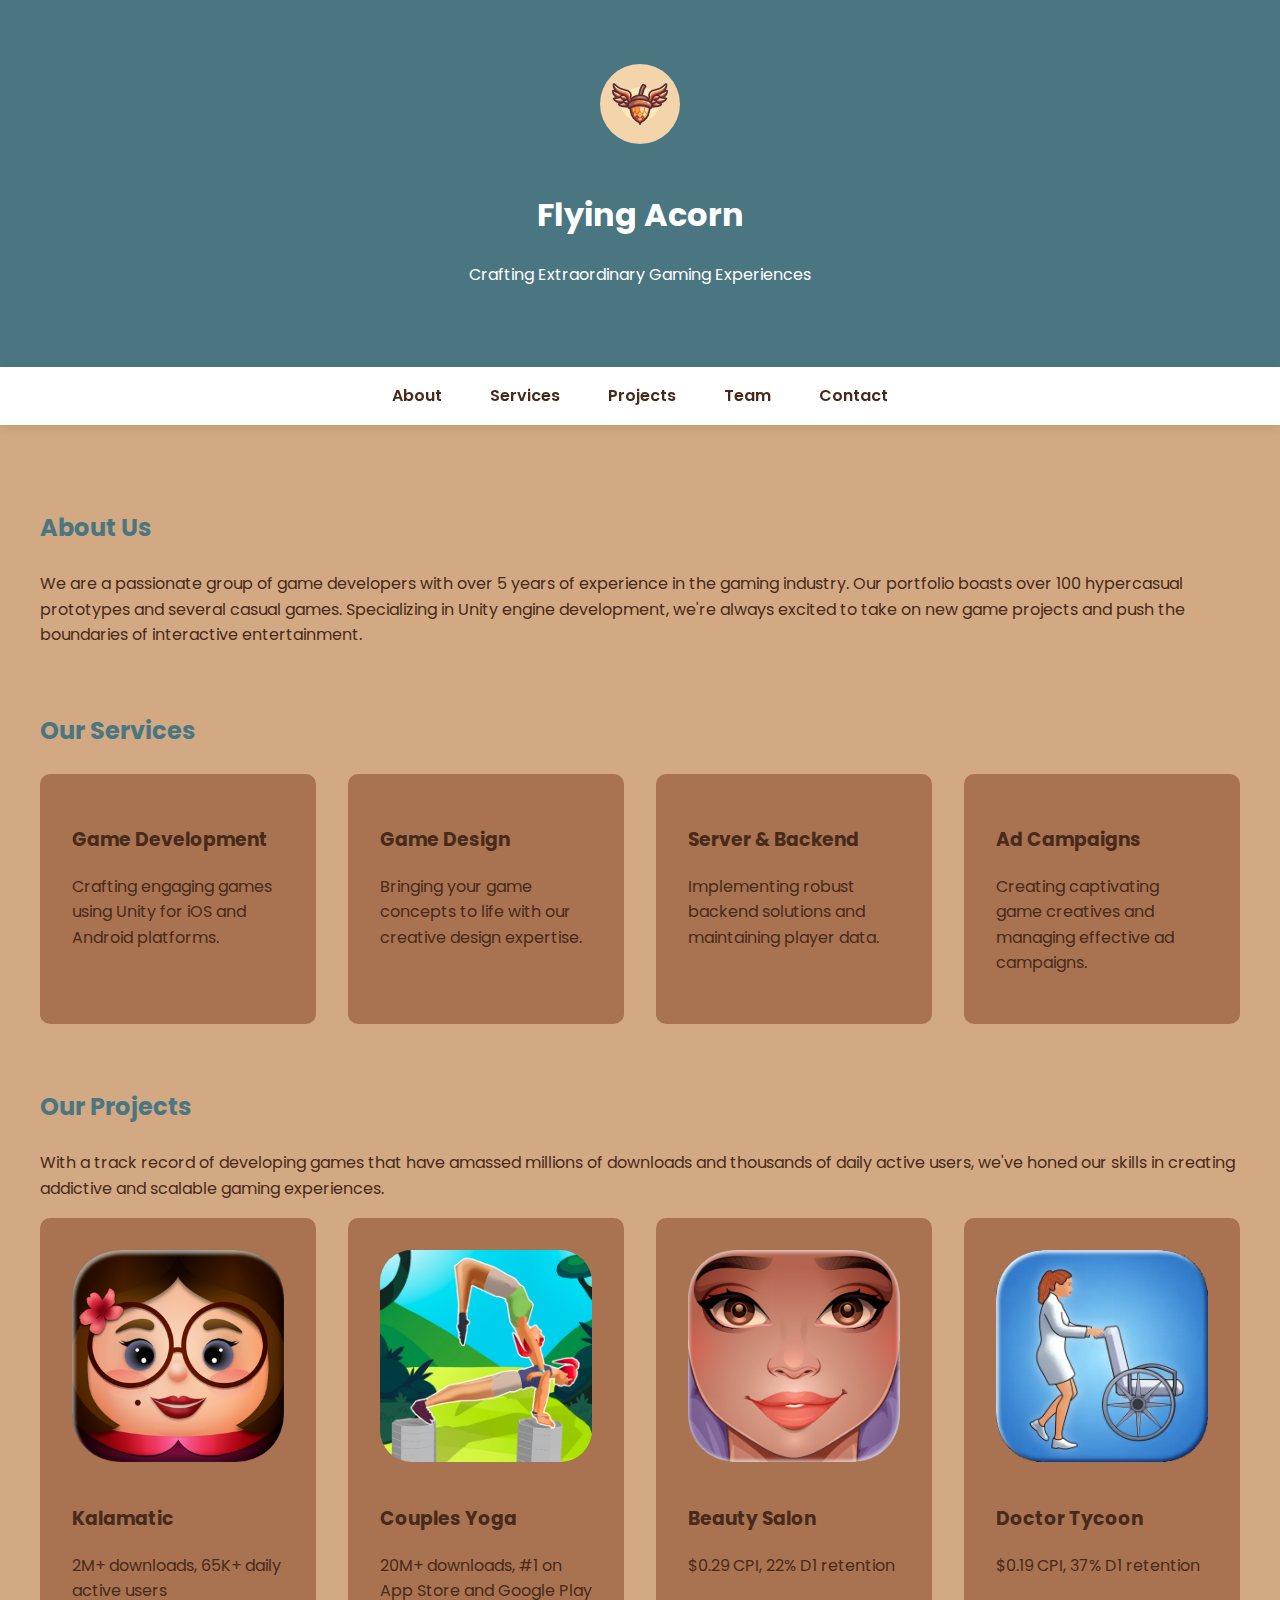
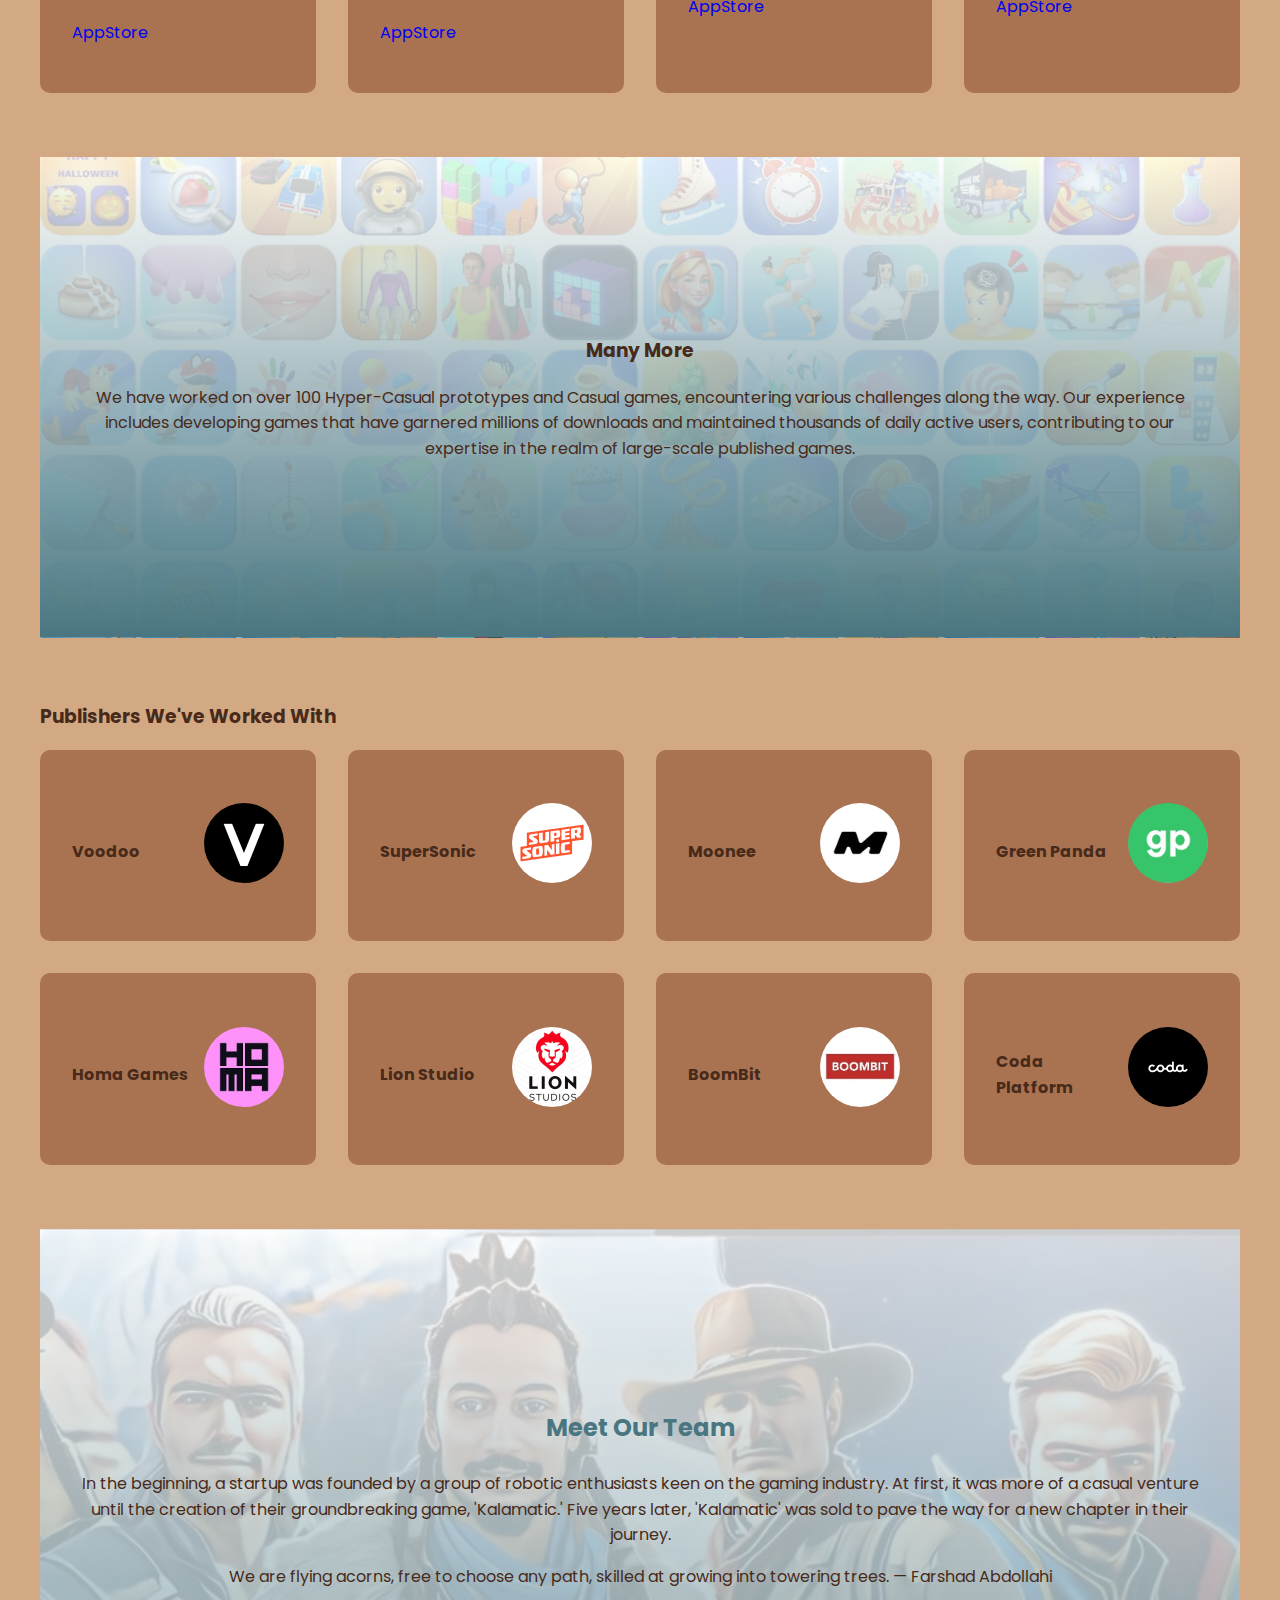
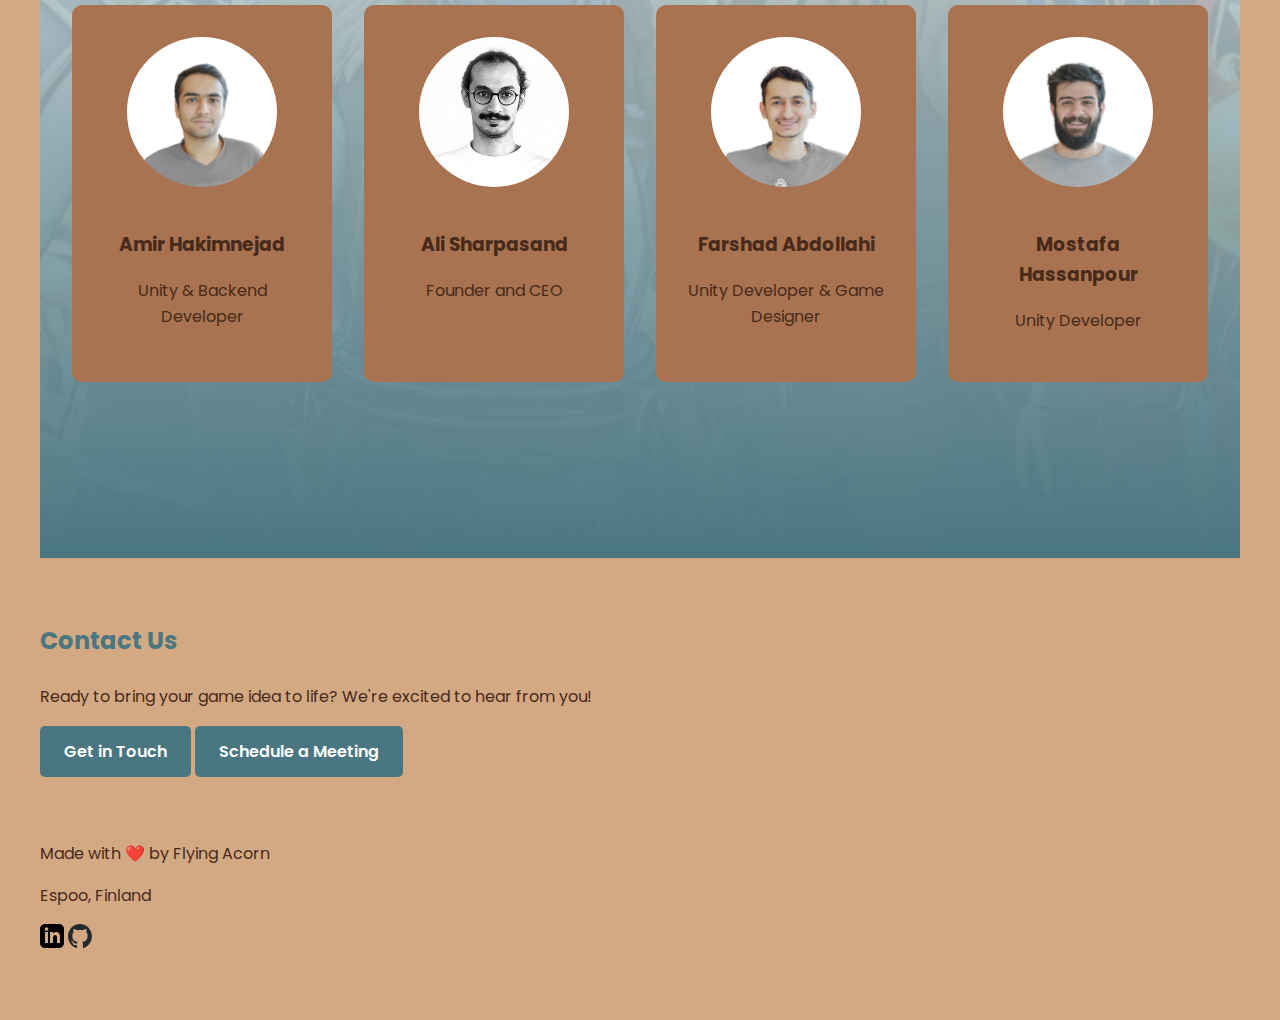
==== index.html @ bbce08cb "Add github and linkedin" ====
<!DOCTYPE html>
<html lang="en">

<head>
    <!-- Google Tag Manager -->
    <script>(function (w, d, s, l, i) {
            w[l] = w[l] || []; w[l].push({
                'gtm.start':
                    new Date().getTime(), event: 'gtm.js'
            }); var f = d.getElementsByTagName(s)[0],
                j = d.createElement(s), dl = l != 'dataLayer' ? '&l=' + l : ''; j.async = true; j.src =
                    'https://www.googletagmanager.com/gtm.js?id=' + i + dl; f.parentNode.insertBefore(j, f);
        })(window, document, 'script', 'dataLayer', 'GTM-W87D8JHX');</script>
    <!-- End Google Tag Manager -->
    <!-- Google tag (gtag.js) -->
    <script async src="https://www.googletagmanager.com/gtag/js?id=G-DWNZ2V8SRG"></script>
    <script>
        window.dataLayer = window.dataLayer || [];
        function gtag() { dataLayer.push(arguments); }
        gtag('js', new Date());

        gtag('config', 'G-DWNZ2V8SRG');
    </script>
    
    <meta charset="UTF-8">
    <meta name="viewport" content="width=device-width, initial-scale=1.0">
    <title>Flying Acorn | Mobile Game Development Studio | Unity Experts</title>
    <meta name="description"
        content="Flying Acorn is a game development studio specializing in Unity-based mobile games. With over 5 years of experience and 100+ hypercasual prototypes, we craft extraordinary gaming experiences.">

    <link rel="preconnect" href="https://fonts.gstatic.com">
    <link href="https://fonts.googleapis.com/css2?family=Poppins:wght@300;400;600&display=swap" rel="stylesheet">

    <link rel="icon" type="image/x-icon" href="assets/favicon/favicon.ico">
    <link rel="icon" type="image/png" sizes="32x32" href="assets/favicon/favicon-32x32.png">
    <link rel="icon" type="image/png" sizes="16x16" href="assets/favicon/favicon-16x16.png">
    <link rel="apple-touch-icon" sizes="180x180" href="assets/favicon/apple-touch-icon.png">
    <link rel="manifest" href="assets/favicon/site.webmanifest">
    <link rel="mask-icon" href="assets/favicon/safari-pinned-tab.svg" color="#5bbad5">
    <meta name="msapplication-TileColor" content="#da532c">
    <meta name="theme-color" content="#ffffff">

    <link rel="stylesheet" href="assets/styles/main.css">
    <link rel="canonical" href="https://www.flyingacorn.studio/" />

    <meta property="og:title" content="Flying Acorn | Mobile Game Development Studio">
    <meta property="og:description"
        content="Flying Acorn is a game development studio specializing in Unity-based mobile games. With over 5 years of experience and 100+ hypercasual prototypes, we craft extraordinary gaming experiences.">
    <meta property="og:image" content="https://www.flyingacorn.studio/assets/images/Logo.jpg">
    <meta property="og:url" content="https://www.flyingacorn.studio/">
    <meta property="og:type" content="website">

    <script type="application/ld+json">
    {
      "@context": "https://schema.org",
      "@type": "Organization",
      "name": "Flying Acorn",
      "description": "Game development studio specializing in Unity-based mobile games",
      "url": "https://www.flyingacorn.studio",
      "logo": "https://www.flyingacorn.studio/assets/images/Logo.jpg",
      "address": {
        "@type": "PostalAddress",
        "addressLocality": "Espoo",
        "addressCountry": "Finland"
      }
    }
    </script>
</head>

<body>
    <!-- Google Tag Manager (noscript) -->
    <noscript><iframe src="https://www.googletagmanager.com/ns.html?id=GTM-W87D8JHX" height="0" width="0"
            style="display:none;visibility:hidden"></iframe></noscript>
    <!-- End Google Tag Manager (noscript) -->
    <header>
        <img src="assets/images/Logo.jpg" alt="Flying Acorn Logo" class="logo" width="100" height="100">
        <h1>Flying Acorn</h1>
        <p>Crafting Extraordinary Gaming Experiences</p>
    </header>

    <nav aria-label="Main Navigation">
        <button class="navbar-toggle" onclick="toggleNavbar()" aria-expanded="false" aria-controls="main-menu">☰
            Menu</button>
        <ul id="main-menu">
            <li><a href="#about">About</a></li>
            <li><a href="#services">Services</a></li>
            <li><a href="#projects">Projects</a></li>
            <li><a href="#team">Team</a></li>
            <li><a href="#contact">Contact</a></li>
        </ul>
    </nav>

    <main class="container">
        <section id="about" class="section">
            <h2>About Us</h2>
            <p>We are a passionate group of game developers with over 5 years of experience in the gaming industry. Our
                portfolio boasts over 100 hypercasual prototypes and several casual games. Specializing in Unity engine
                development, we're always excited to take on new game projects and push the boundaries of interactive
                entertainment.</p>
        </section>

        <section id="services" class="section">
            <h2>Our Services</h2>
            <ul class="grid">
                <li class="card">
                    <h3>Game Development</h3>
                    <p>Crafting engaging games using Unity for iOS and Android platforms.</p>
                </li>
                <li class="card">
                    <h3>Game Design</h3>
                    <p>Bringing your game concepts to life with our creative design expertise.</p>
                </li>
                <li class="card">
                    <h3>Server & Backend</h3>
                    <p>Implementing robust backend solutions and maintaining player data.</p>
                </li>
                <li class="card">
                    <h3>Ad Campaigns</h3>
                    <p>Creating captivating game creatives and managing effective ad campaigns.</p>
                </li>
            </ul>
        </section>

        <section id="projects" class="section">
            <h2>Our Projects</h2>
            <p>With a track record of developing games that have amassed millions of downloads and thousands of daily
                active users, we've honed our skills in creating addictive and scalable gaming experiences.</p>
            <ul class="grid">
                <li class="icon card">
                    <img src="assets/images/icons/Kalamatic.png" alt="Kalamatic app icon" width="64" height="64"
                        loading="lazy">
                    <h3>Kalamatic</h3>
                    <p>2M+ downloads, 65K+ daily active users</p>
                    <p><a href="https://apps.apple.com/us/app/%DA%A9%D9%84%D9%85%D8%A7%D8%AA%DB%8C%DA%A9-kalamatic/id1476429715"
                            target="_blank" rel="noopener">AppStore</a></p>
                </li>
                <li class="icon card">
                    <img src="assets/images/icons/CoupleyYoga.png" alt="Couples Yoga - #1 App with 20M+ downloads">
                    <h3>Couples Yoga</h3>
                    <p>20M+ downloads, #1 on App Store and Google Play</p>
                    <p><a href="https://apps.apple.com/us/app/couples-yoga/id1563288539" target="_blank"
                            rel="noopener">AppStore</a>
                    </p>
                </li>
                <li class="icon card">
                    <img src="assets/images/icons/BeautySalon.png" alt="Beauty Salon - Popular beauty game">
                    <h3>Beauty Salon</h3>
                    <p>$0.29 CPI, 22% D1 retention</p>
                    <p><a href="https://apps.apple.com/us/app/beauty-salon-3d/id1545813093?l=ru" target="_blank"
                            rel="noopener">AppStore</a></p>
                </li>
                <li class="icon card">
                    <img src="assets/images/icons/DoctorTycoon.png" alt="Doctor Tycoon - Medical simulation game">
                    <h3>Doctor Tycoon</h3>
                    <p>$0.19 CPI, 37% D1 retention</p>
                    <p><a href="https://apps.apple.com/us/app/doctor-tycoon/id1555050989" target="_blank"
                            rel="noopener">AppStore</a>
                    </p>
                </li>
            </ul>
        </section>

        <section id="more-projects" class="section more">
            <h3>Many More</h3>
            <p>We have worked on over 100 Hyper-Casual prototypes and Casual games, encountering various challenges
                along the way. Our experience includes developing games that have garnered millions of downloads and
                maintained thousands of daily active users, contributing to our expertise in the realm of large-scale
                published games.</p>
        </section>

        <section id="publishers" class="section">
            <h3>Publishers We've Worked With</h3>
            <ul class="grid">
                <li class="card">
                    <h4>Voodoo <span class="publisher-logo-wrapper"><img src="assets/images/publishers/voodoo-logo.jpeg" alt="Voodoo logo" class="publisher-logo"></span></h4>
                </li>
                <li class="card">
                    <h4>SuperSonic <span class="publisher-logo-wrapper"><img src="assets/images/publishers/supersonic-logo.jpeg" alt="SuperSonic logo" class="publisher-logo"></span></h4>
                </li>
                <li class="card">
                    <h4>Moonee <span class="publisher-logo-wrapper"><img src="assets/images/publishers/moonee-logo.jpeg" alt="Moonee logo" class="publisher-logo"></span></h4>
                </li>
                <li class="card">
                    <h4>Green Panda <span class="publisher-logo-wrapper"><img src="assets/images/publishers/green-panda-logo.jpeg" alt="Green Panda logo" class="publisher-logo"></span></h4>
                </li>
                <li class="card">
                    <h4>Homa Games <span class="publisher-logo-wrapper"><img src="assets/images/publishers/homa-games-logo.jpeg" alt="Homa Games logo" class="publisher-logo"></span></h4>
                </li>
                <li class="card">
                    <h4>Lion Studio <span class="publisher-logo-wrapper"><img src="assets/images/publishers/lion-studio-logo.jpeg" alt="Lion Studio logo" class="publisher-logo"></span></h4>
                </li>
                <li class="card">
                    <h4>BoomBit <span class="publisher-logo-wrapper"><img src="assets/images/publishers/boombit-logo.jpeg" alt="BoomBit logo" class="publisher-logo"></span></h4>
                </li>
                <li class="card">
                    <h4>Coda Platform <span class="publisher-logo-wrapper"><img src="assets/images/publishers/coda-platform-logo.jpeg" alt="Coda Platform logo" class="publisher-logo"></span></h4>
                </li>
            </ul>
        </section>

        <section id="team" class="section">
            <div class="history">
                <h2>Meet Our Team</h2>
                <p>In the beginning, a startup was founded by a group of robotic enthusiasts keen on the gaming
                    industry. At first, it was more of a casual venture until the creation of their groundbreaking game,
                    'Kalamatic.' Five years later, 'Kalamatic' was sold to pave the way for a new chapter in their
                    journey.</p>
                <p>We are flying acorns, free to choose any path, skilled at growing into towering trees. — Farshad
                    Abdollahi</p>

                <ul class="grid">
                    <li class="card team-member">
                        <img src="assets/images/team/AmirHakimnejad.jpg"
                            alt="Amir Hakimnejad - Unity & Backend Developer at Flying Acorn">
                        <h3>Amir Hakimnejad</h3>
                        <p>Unity & Backend Developer</p>
                    </li>
                    <li class="card team-member">
                        <img src="assets/images/team/MohammadAliSharpasand.jpg"
                            alt="Ali Sharpasand - Founder and CEO of Flying Acorn">
                        <h3>Ali Sharpasand</h3>
                        <p>Founder and CEO</p>
                    </li>
                    <li class="card team-member">
                        <img src="assets/images/team/FarshadAbdollahi.jpg"
                            alt="Farshad Abdollahi - Unity Developer & Game Designer at Flying Acorn">
                        <h3>Farshad Abdollahi</h3>
                        <p>Unity Developer & Game Designer</p>
                    </li>
                    <li class="card team-member">
                        <img src="assets/images/team/MostafaHassanour.jpg"
                            alt="Mostafa Hassanpour - Unity Developer at Flying Acorn">
                        <h3>Mostafa Hassanpour</h3>
                        <p>Unity Developer</p>
                    </li>
                </ul>
            </div>
        </section>

        <section id="contact" class="section">
            <h2>Contact Us</h2>
            <p>Ready to bring your game idea to life? We're excited to hear from you!</p>
            <div class="contact-buttons">
                <a href="mailto:hello@flyingacorn.studio" class="btn">Get in Touch</a>
                <a href="https://calendly.com/alisharpasand" class="btn" target="_blank" rel="noopener">Schedule a
                    Meeting</a>
            </div>
        </section>

        <footer>
            <p>Made with <span aria-label="love">❤️</span> by Flying Acorn</p>
            <p>Espoo, Finland</p>
            <a href="https://www.linkedin.com/company/flying-acorn" target="_blank" rel="noopener">
                <img src="assets/images/icons/linkedin.svg" alt="LinkedIn" width="24" height="24">
            <!-- github -->
            <a href="https://github.com/flying-Acorn/" target="_blank" rel="noopener">
                <img src="assets/images/icons/github.svg" alt="GitHub" width="24" height="24">
        </footer>
    </main>

    <script src="assets/js/main.js" defer></script>
</body>

</html>
---- assets/styles/main.css ----
:root {
    --primary-color: #4A7681;
    --secondary-color: #ADC9CA;
    --bg-color: #D3A983;
    --text-color: #472A1A;
    --light-text-color: #ffffff;
    --section-bg: #A97351;
}

body,
html {
    font-family: 'Poppins', sans-serif;
    line-height: 1.6;
    margin: 0;
    padding: 0;
    color: var(--text-color);
    background-color: var(--bg-color);
    scroll-behavior: smooth;
}

header {
    background-color: var(--primary-color);
    color: var(--light-text-color);
    text-align: center;
    padding: 4rem 2rem;
}

.logo {
    width: 80px;
    height: auto;
    margin-bottom: 1rem;
    border-radius: 50%;
}

nav {
    background-color: #FFFFFF;
    box-shadow: 0 2px 10px rgba(0, 0, 0, 0.1);
    position: sticky;
    top: 0;
    z-index: 1000;
}

.navbar-toggle {
    display: none;
    background-color: var(--primary-color);
    color: var(--light-text-color);
    border: none;
    padding: 1rem;
    cursor: pointer;
}

nav ul {
    list-style-type: none;
    padding: 0;
    display: flex;
    justify-content: center;
    margin: 0;
}

nav ul li {
    margin: 0;
}

nav ul li a {
    color: var(--text-color);
    text-decoration: none;
    font-weight: 600;
    padding: 1rem 1.5rem;
    display: block;
    transition: color 0.3s ease;
}

nav ul li a:hover {
    color: var(--primary-color);
}

nav.transparent {
    background-color: rgba(255, 255, 255, 0.5);
}

.more {
    background-image: linear-gradient(rgba(255, 255, 255, 0.8), #4A7681), url('../images/icons/MoreProjects.jpg');
    background-size: cover;
    background-position: center;
    color: var(--text-color);
    padding: 10rem 2rem;
    text-align: center;
}

.history {
    background-image: linear-gradient(rgba(255, 255, 255, 0.8), #4A7681), url('../images/team/History.jpg');
    background-size: cover;
    background-position: center;
    color: var(--text-color);
    padding: 10rem 2rem;
    text-align: center;
}

.container {
    max-width: 1200px;
    margin: auto;
    padding: 4rem 2rem;
}

.section {
    margin-bottom: 4rem;
    transform: translateY(20px);
    transform: translateY(0);
    transition: opacity 0.5s ease, transform 0.5s ease;
}

section:target {
    padding-top: 100px;
    margin-top: -100px;
}

.btn {
    display: inline-block;
    background: var(--primary-color);
    color: var(--light-text-color);
    padding: 0.8rem 1.5rem;
    text-decoration: none;
    border-radius: 5px;
    transition: background-color 0.3s ease, transform 0.3s ease;
    border: none;
    cursor: pointer;
    font-weight: 600;
}

.btn:hover {
    background-color: var(--secondary-color);
    transform: translateY(-2px);
}

h2 {
    color: var(--primary-color);
    margin-bottom: 1.5rem;
}

.grid {
    display: grid;
    grid-template-columns: repeat(auto-fit, minmax(250px, 1fr));
    gap: 2rem;
    list-style-type: none;
    padding: 0;
}

.card {
    background-color: var(--section-bg);
    border-radius: 10px;
    padding: 2rem;
    transition: transform 0.3s ease, box-shadow 0.3s ease;
}

.card:hover {
    transform: translateY(-5px);
    box-shadow: 0 10px 20px rgba(0, 0, 0, 0.1);
}

.card img {
    width: 100%;
    height: auto;
    border-radius: 10px;
    margin-bottom: 1rem;
}

.icon img {
    border-radius: 15%;
}

.team-member img {
    width: 150px;
    height: 150px;
    border-radius: 50%;
    object-fit: cover;
    margin-bottom: 1rem;
}

a:link {
    text-decoration: none;
}

a:visited {
    text-decoration: none;
}

a:hover {
    text-decoration: none;
}

a:active {
    text-decoration: none;
}

@media (max-width: 768px) {
    nav ul {
        flex-direction: column;
        display: none;
    }

    nav ul.active {
        display: flex;
    }

    .navbar-toggle {
        display: block;
    }
}

#publishers h4 {
    display: flex;
    justify-content: space-between;
    align-items: center;
    margin-bottom: 10px;
}

#publishers .publisher-logo-wrapper {
    display: flex;
    align-items: center;
}

#publishers .publisher-logo {
    width: 80px;
    height: 80px;
    object-fit: contain;
    border-radius: 50%;
    margin-left: 5px;
}
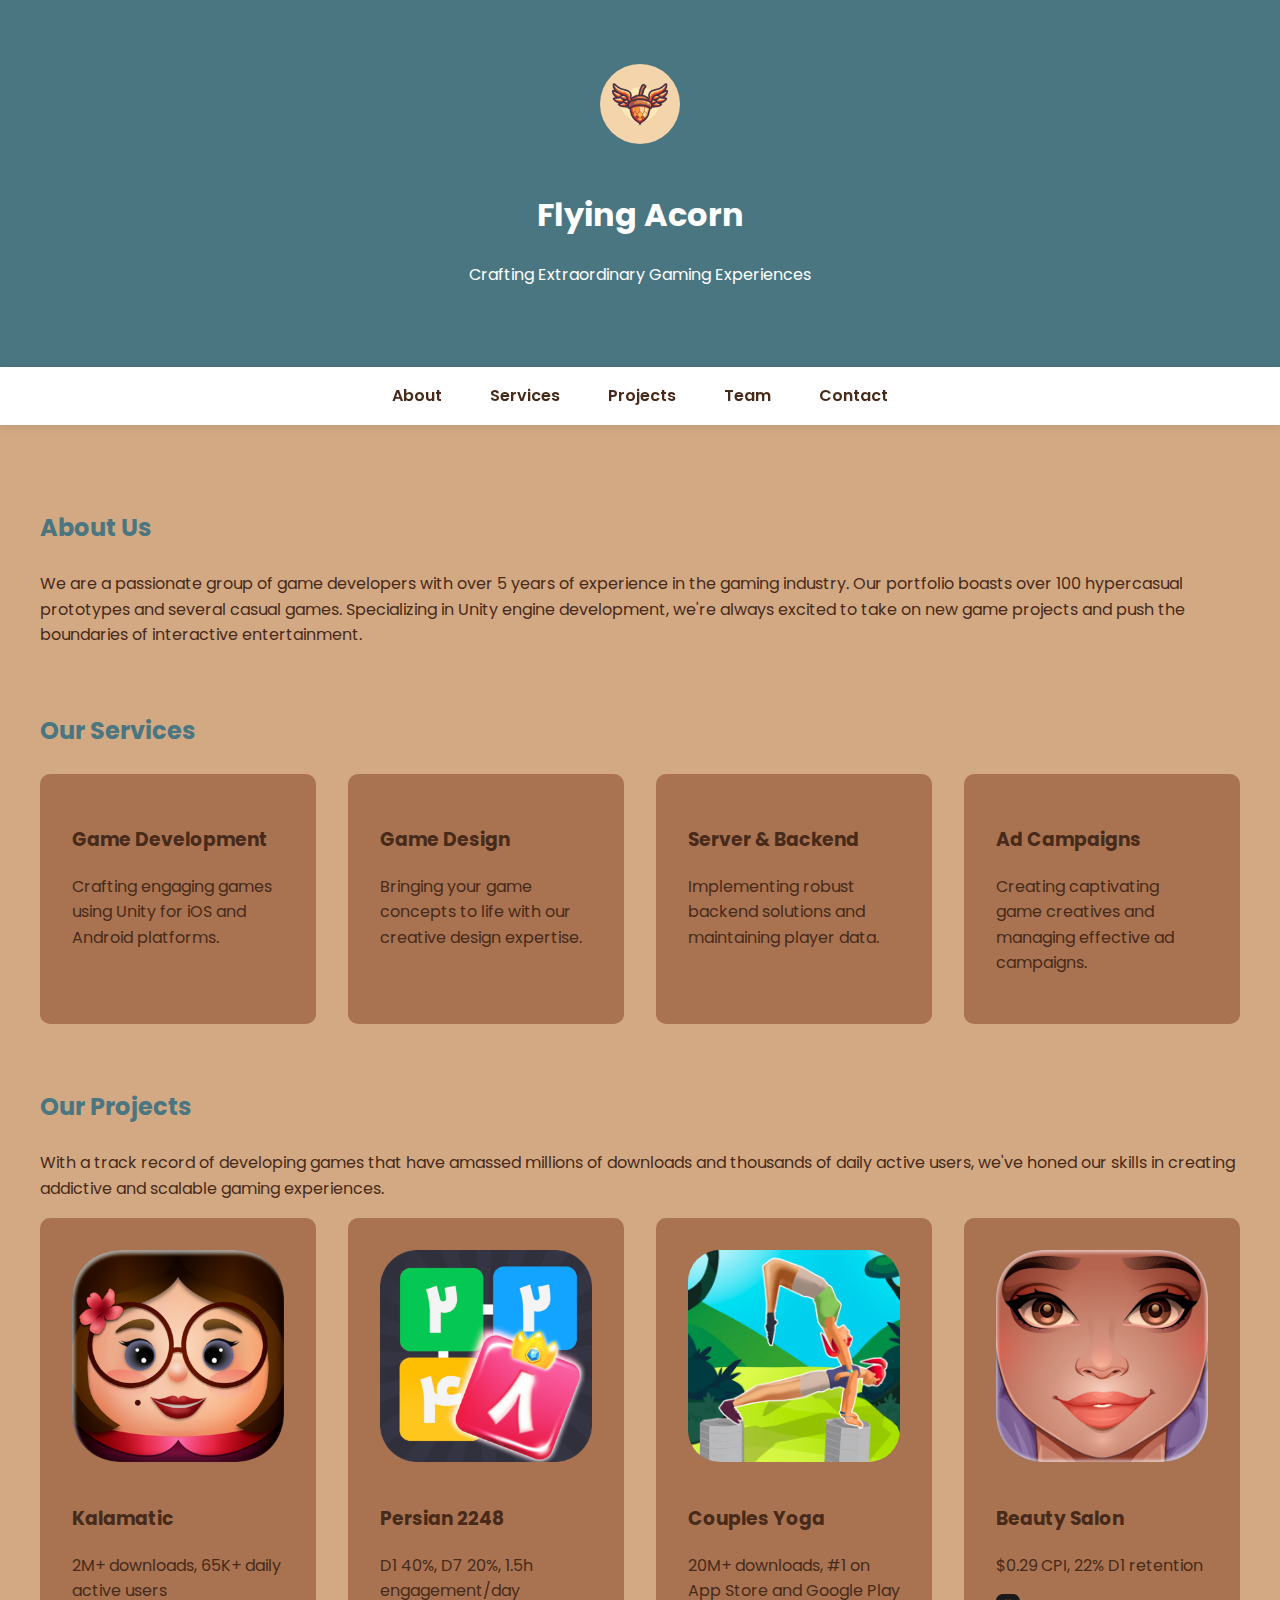
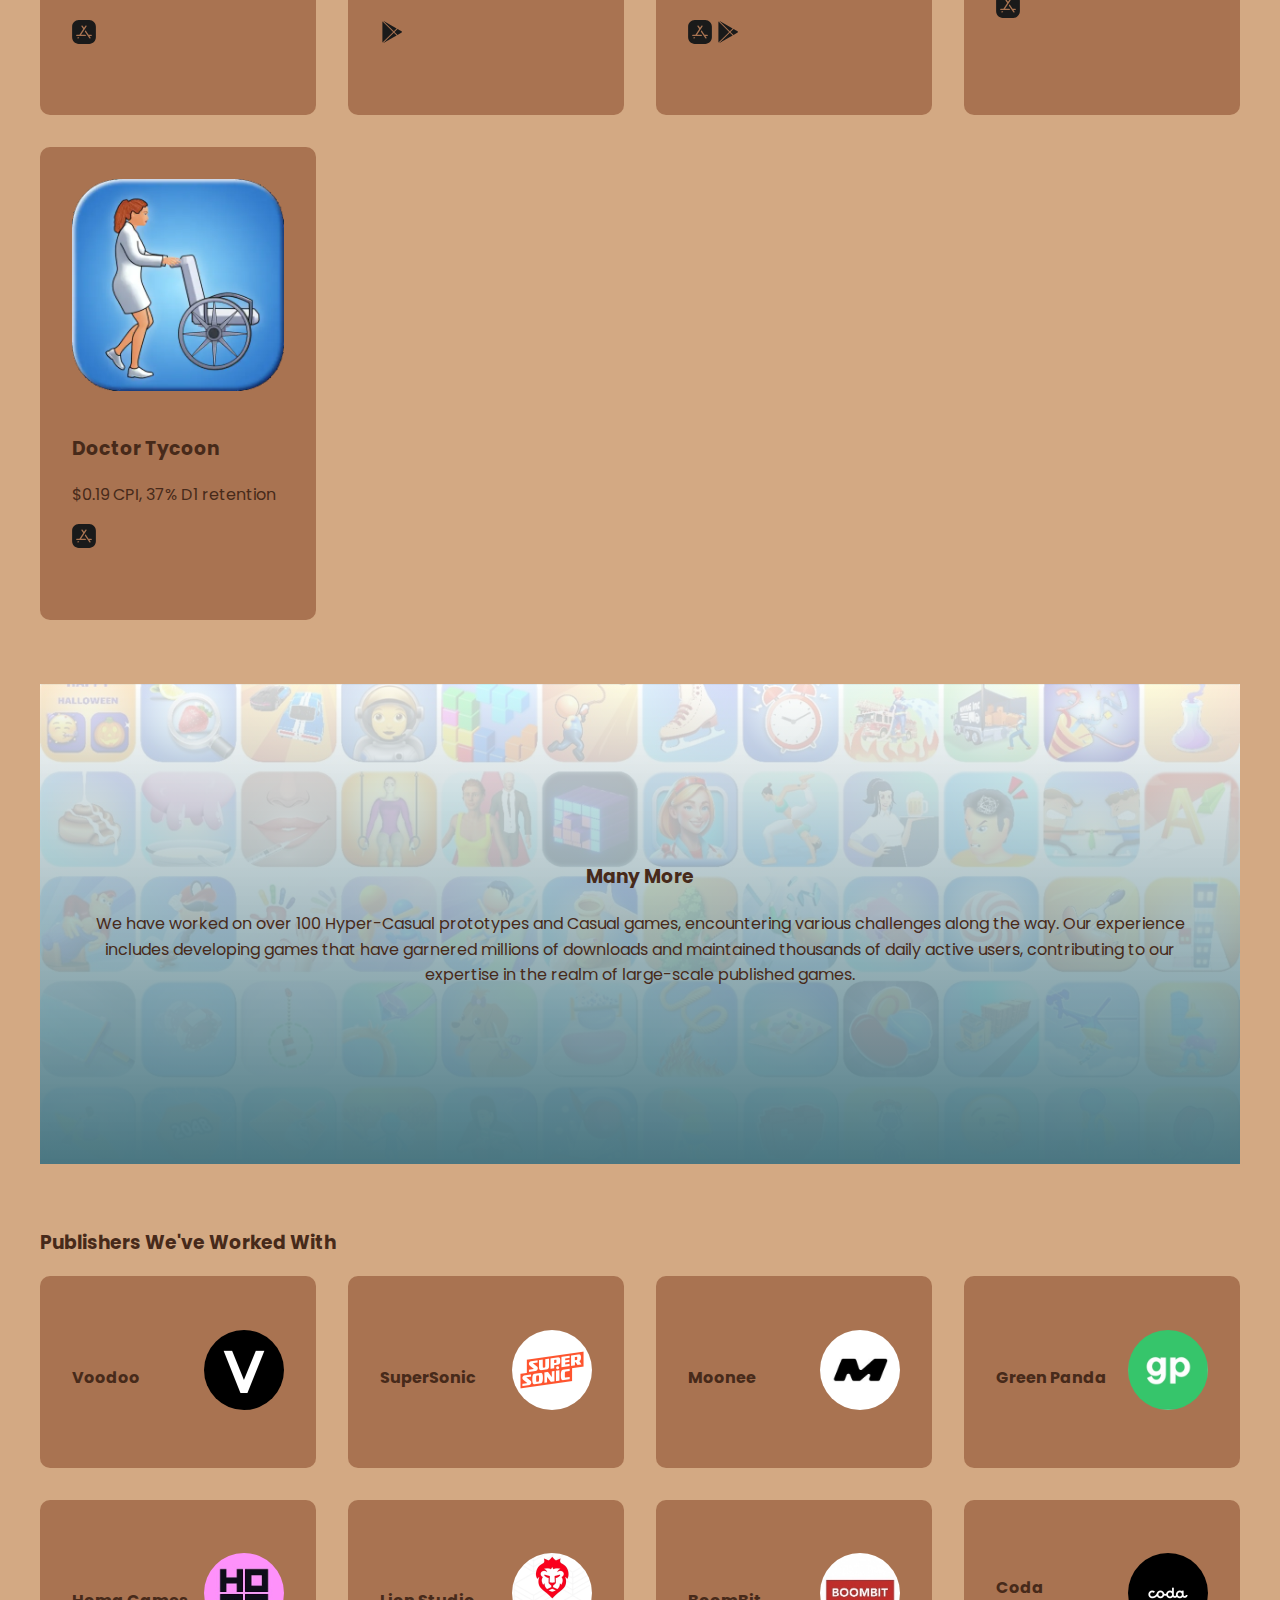
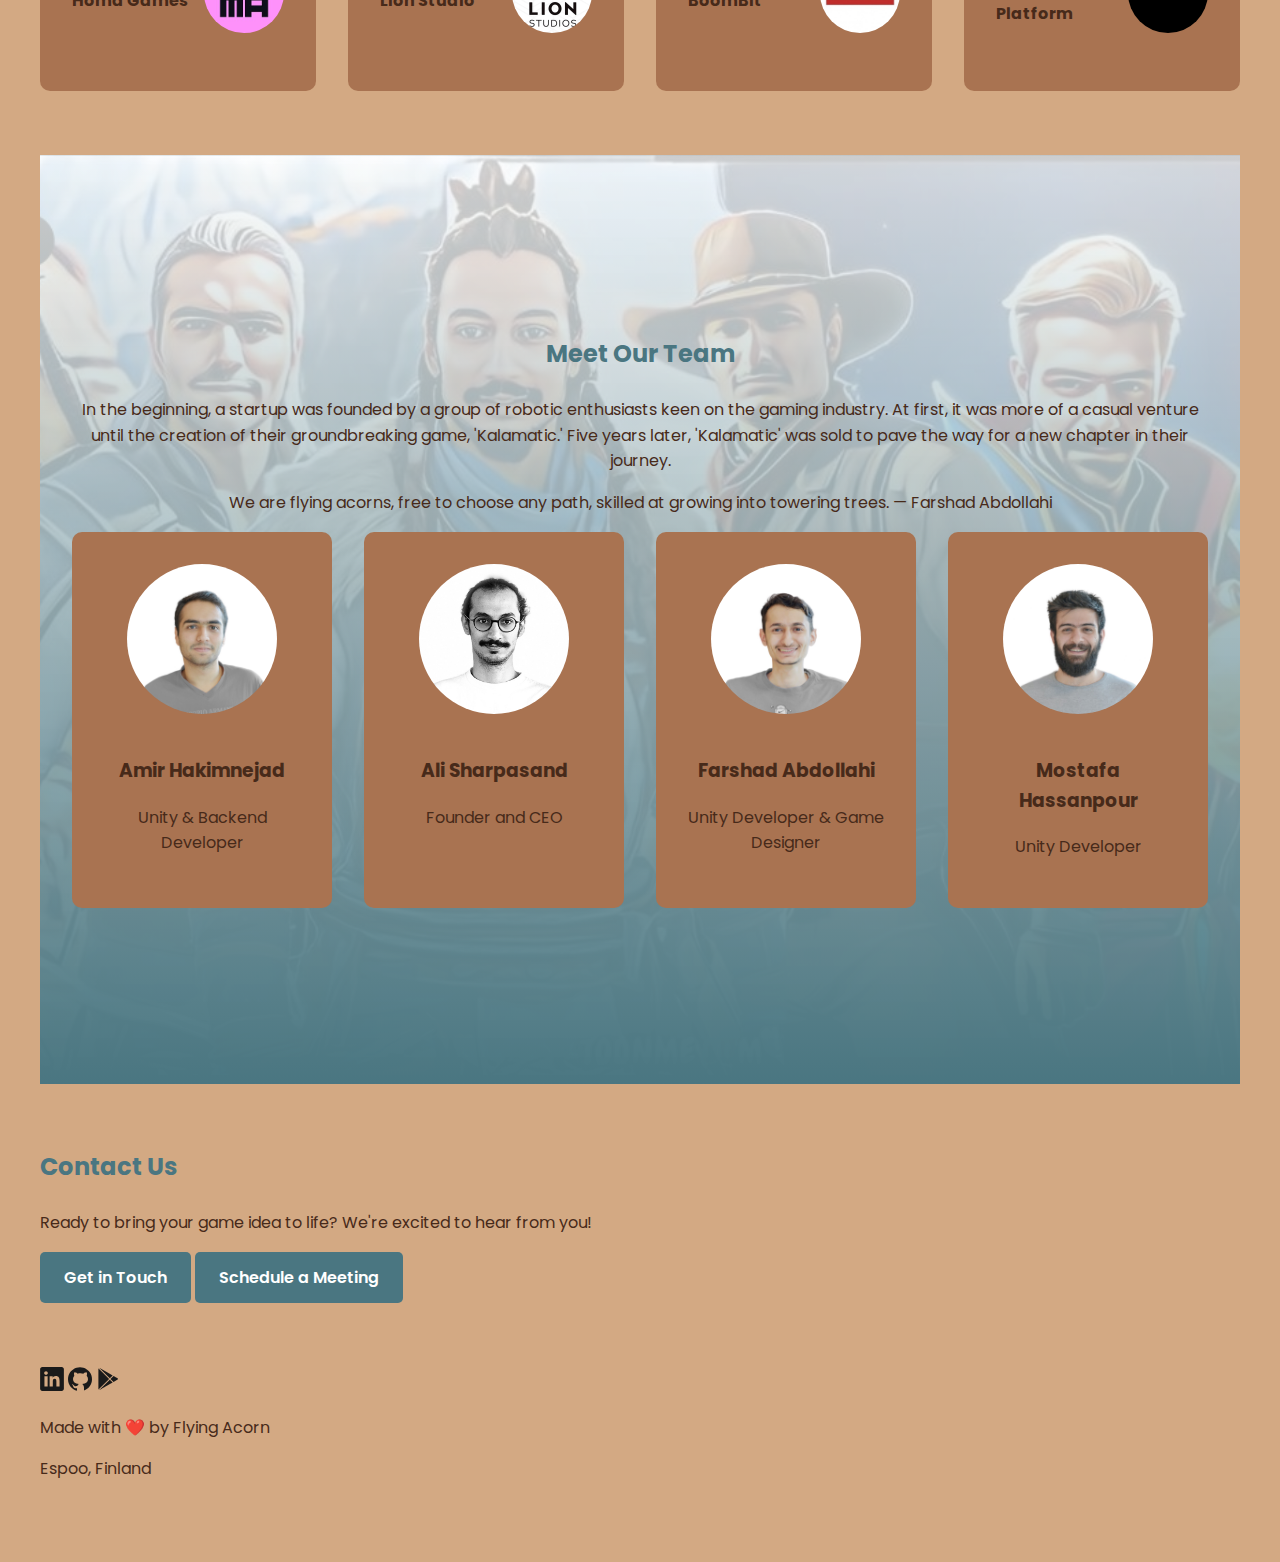
==== commit 308f7392: "Update projects" ====
--- a/index.html
+++ b/index.html
@@ -131,30 +131,56 @@
                         loading="lazy">
                     <h3>Kalamatic</h3>
                     <p>2M+ downloads, 65K+ daily active users</p>
-                    <p><a href="https://apps.apple.com/us/app/%DA%A9%D9%84%D9%85%D8%A7%D8%AA%DB%8C%DA%A9-kalamatic/id1476429715"
-                            target="_blank" rel="noopener">AppStore</a></p>
+                    <p>
+                        <a class="small-icon" href="https://apps.apple.com/us/app/%DA%A9%D9%84%D9%85%D8%A7%D8%AA%DB%8C%DA%A9-kalamatic/id1476429715"
+                            target="_blank" rel="noopener"><img src="assets/images/icons/appstore.svg" alt="AppStore">
+                        </a>
+                    </p>
+                </li>
+                <li class="icon card">
+                    <img src="assets/images/icons/2248.png" alt="2248 app icon" width="64" height="64"
+                        loading="lazy">
+                    <h3>Persian 2248</h3>
+                    <p>D1 40%, D7 20%, 1.5h engagement/day</p>
+                    <p>
+                        <a class="small-icon" href="https://play.google.com/store/apps/details?id=com.FlyingAcorn.NumberChain" target="_blank" rel="noopener">
+                            <img src="assets/images/icons/googleplay.svg" alt="Play Store">
+                        </a>
+                    </p>
                 </li>
                 <li class="icon card">
                     <img src="assets/images/icons/CoupleyYoga.png" alt="Couples Yoga - #1 App with 20M+ downloads">
                     <h3>Couples Yoga</h3>
                     <p>20M+ downloads, #1 on App Store and Google Play</p>
-                    <p><a href="https://apps.apple.com/us/app/couples-yoga/id1563288539" target="_blank"
-                            rel="noopener">AppStore</a>
+                    <p>
+                        <a class="small-icon" href="https://apps.apple.com/us/app/couples-yoga/id1563288539" target="_blank"
+                            rel="noopener"><img src="assets/images/icons/appstore.svg" alt="AppStore">
+                        </a>
+                        <a class="small-icon" href="https://play.google.com/store/apps/details?id=com.tippytap.yoga" target="_blank" rel="noopener">
+                            <img src="assets/images/icons/googleplay.svg" alt="Play Store">
+                        </a>
                     </p>
                 </li>
                 <li class="icon card">
                     <img src="assets/images/icons/BeautySalon.png" alt="Beauty Salon - Popular beauty game">
                     <h3>Beauty Salon</h3>
                     <p>$0.29 CPI, 22% D1 retention</p>
-                    <p><a href="https://apps.apple.com/us/app/beauty-salon-3d/id1545813093?l=ru" target="_blank"
-                            rel="noopener">AppStore</a></p>
+                    <p>
+                        <a class="small-icon" href="https://apps.apple.com/us/app/beauty-salon-3d/id1545813093" target="_blank"
+                            rel="noopener">
+                            <img src="assets/images/icons/appstore.svg" alt="AppStore">
+                        </a>
+                    </p>
                 </li>
                 <li class="icon card">
                     <img src="assets/images/icons/DoctorTycoon.png" alt="Doctor Tycoon - Medical simulation game">
                     <h3>Doctor Tycoon</h3>
                     <p>$0.19 CPI, 37% D1 retention</p>
-                    <p><a href="https://apps.apple.com/us/app/doctor-tycoon/id1555050989" target="_blank"
-                            rel="noopener">AppStore</a>
+                    <p>
+                        <a class="small-icon" href="https://apps.apple.com/us/app/doctor-tycoon/id1555050989" target="_blank"
+                            rel="noopener">
+                            <img src="assets/images/icons/appstore.svg" alt="AppStore">
+                        </a>
                     </p>
                 </li>
             </ul>
@@ -242,20 +268,23 @@
             <p>Ready to bring your game idea to life? We're excited to hear from you!</p>
             <div class="contact-buttons">
                 <a href="mailto:hello@flyingacorn.studio" class="btn">Get in Touch</a>
-                <a href="https://calendly.com/alisharpasand" class="btn" target="_blank" rel="noopener">Schedule a
-                    Meeting</a>
+                <a href="https://calendly.com/alisharpasand" class="btn" target="_blank" rel="noopener">Schedule a Meeting</a>
             </div>
         </section>
 
         <footer>
+            <a class="small-icon" href="https://www.linkedin.com/company/flying-acorn" target="_blank" rel="noopener">
+                <img src="assets/images/icons/linkedin.svg" alt="LinkedIn"></a>
+            <!-- github -->
+            <a class="small-icon" href="https://github.com/Flying-Acorn/" target="_blank" rel="noopener">
+                <img src="assets/images/icons/github.svg" alt="GitHub"></a>
+            <!-- googleplay -->
+            <a class="small-icon" href="https://play.google.com/store/apps/developer?id=Flying+Acorn" target="_blank" rel="noopener">
+                <img src="assets/images/icons/googleplay.svg" alt="Play Store"></a>
+
             <p>Made with <span aria-label="love">❤️</span> by Flying Acorn</p>
             <p>Espoo, Finland</p>
-            <a href="https://www.linkedin.com/company/flying-acorn" target="_blank" rel="noopener">
-                <img src="assets/images/icons/linkedin.svg" alt="LinkedIn" width="24" height="24">
-            <!-- github -->
-            <a href="https://github.com/flying-Acorn/" target="_blank" rel="noopener">
-                <img src="assets/images/icons/github.svg" alt="GitHub" width="24" height="24">
-        </footer>
+            </footer>
     </main>
 
     <script src="assets/js/main.js" defer></script>
--- a/assets/styles/main.css
+++ b/assets/styles/main.css
@@ -168,6 +168,11 @@
     border-radius: 15%;
 }
 
+.small-icon img {
+    width: 24px;
+    height: 24px;
+}
+
 .team-member img {
     width: 150px;
     height: 150px;
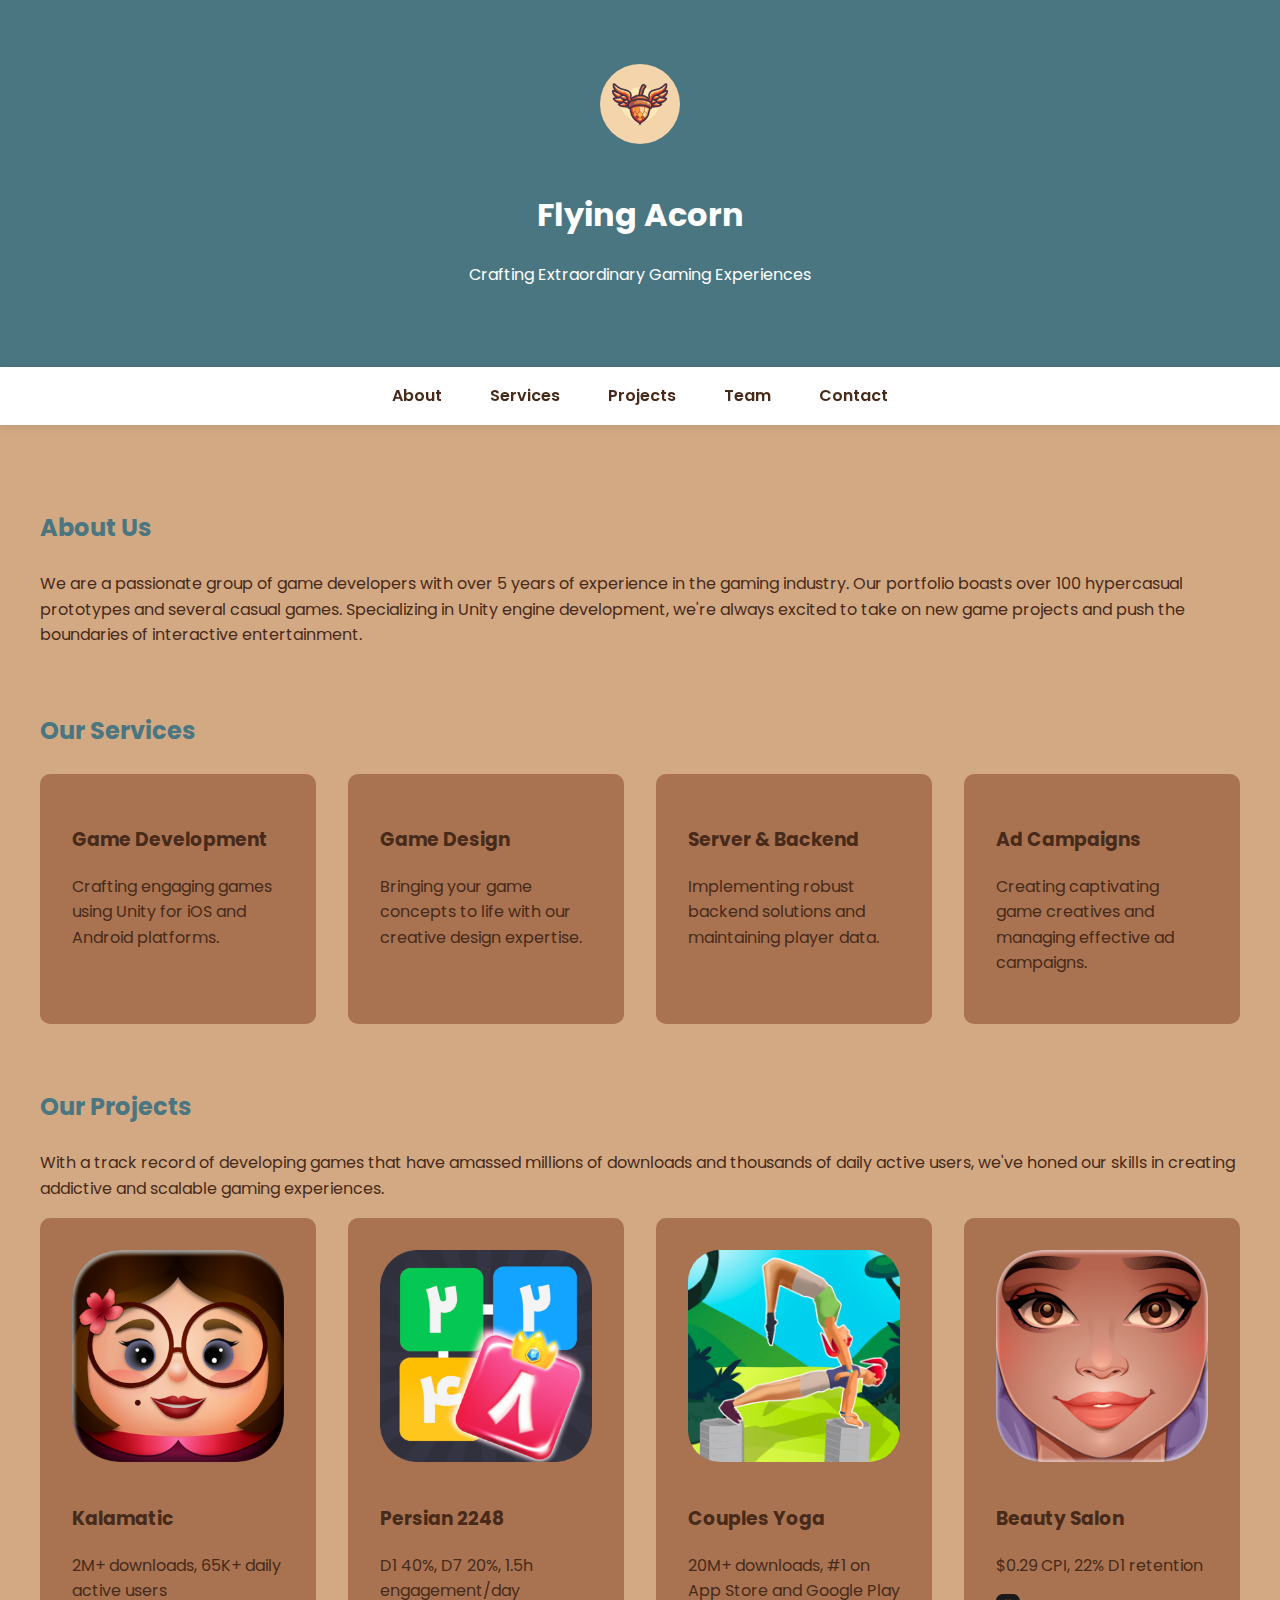
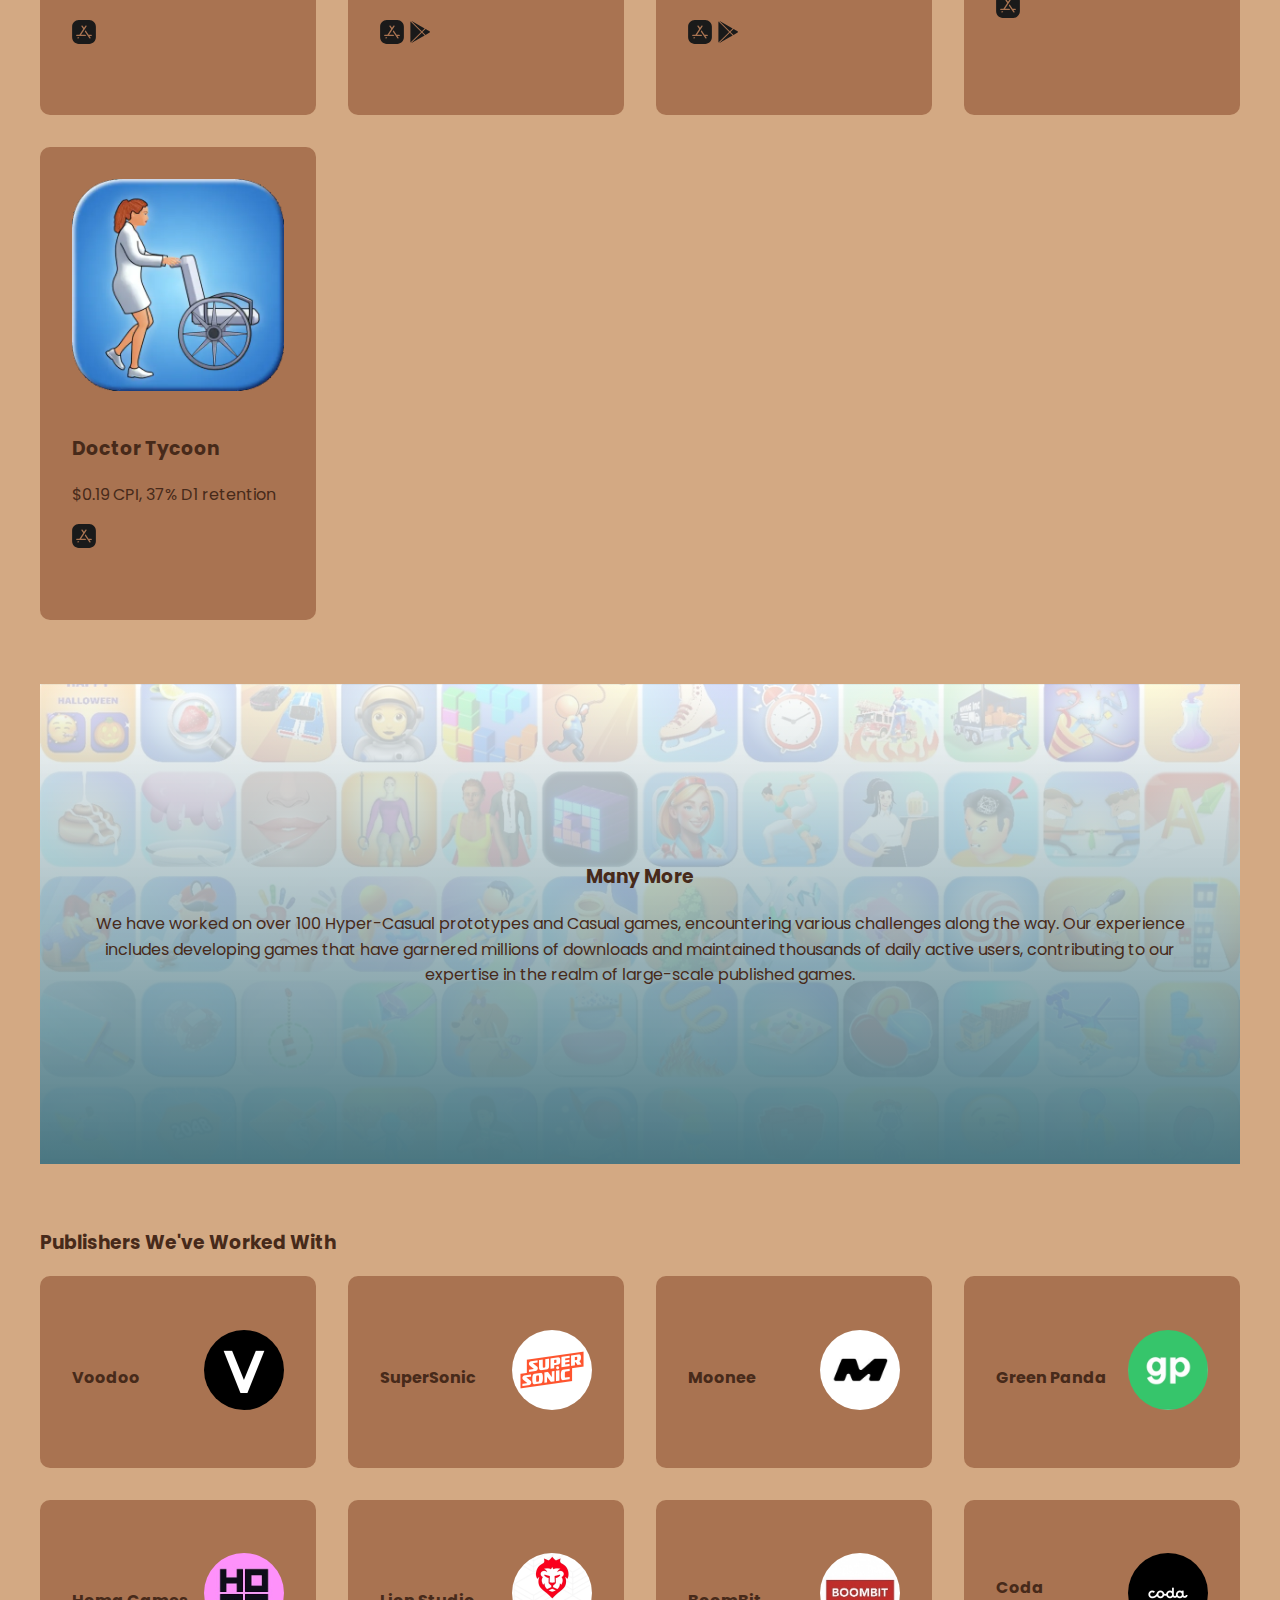
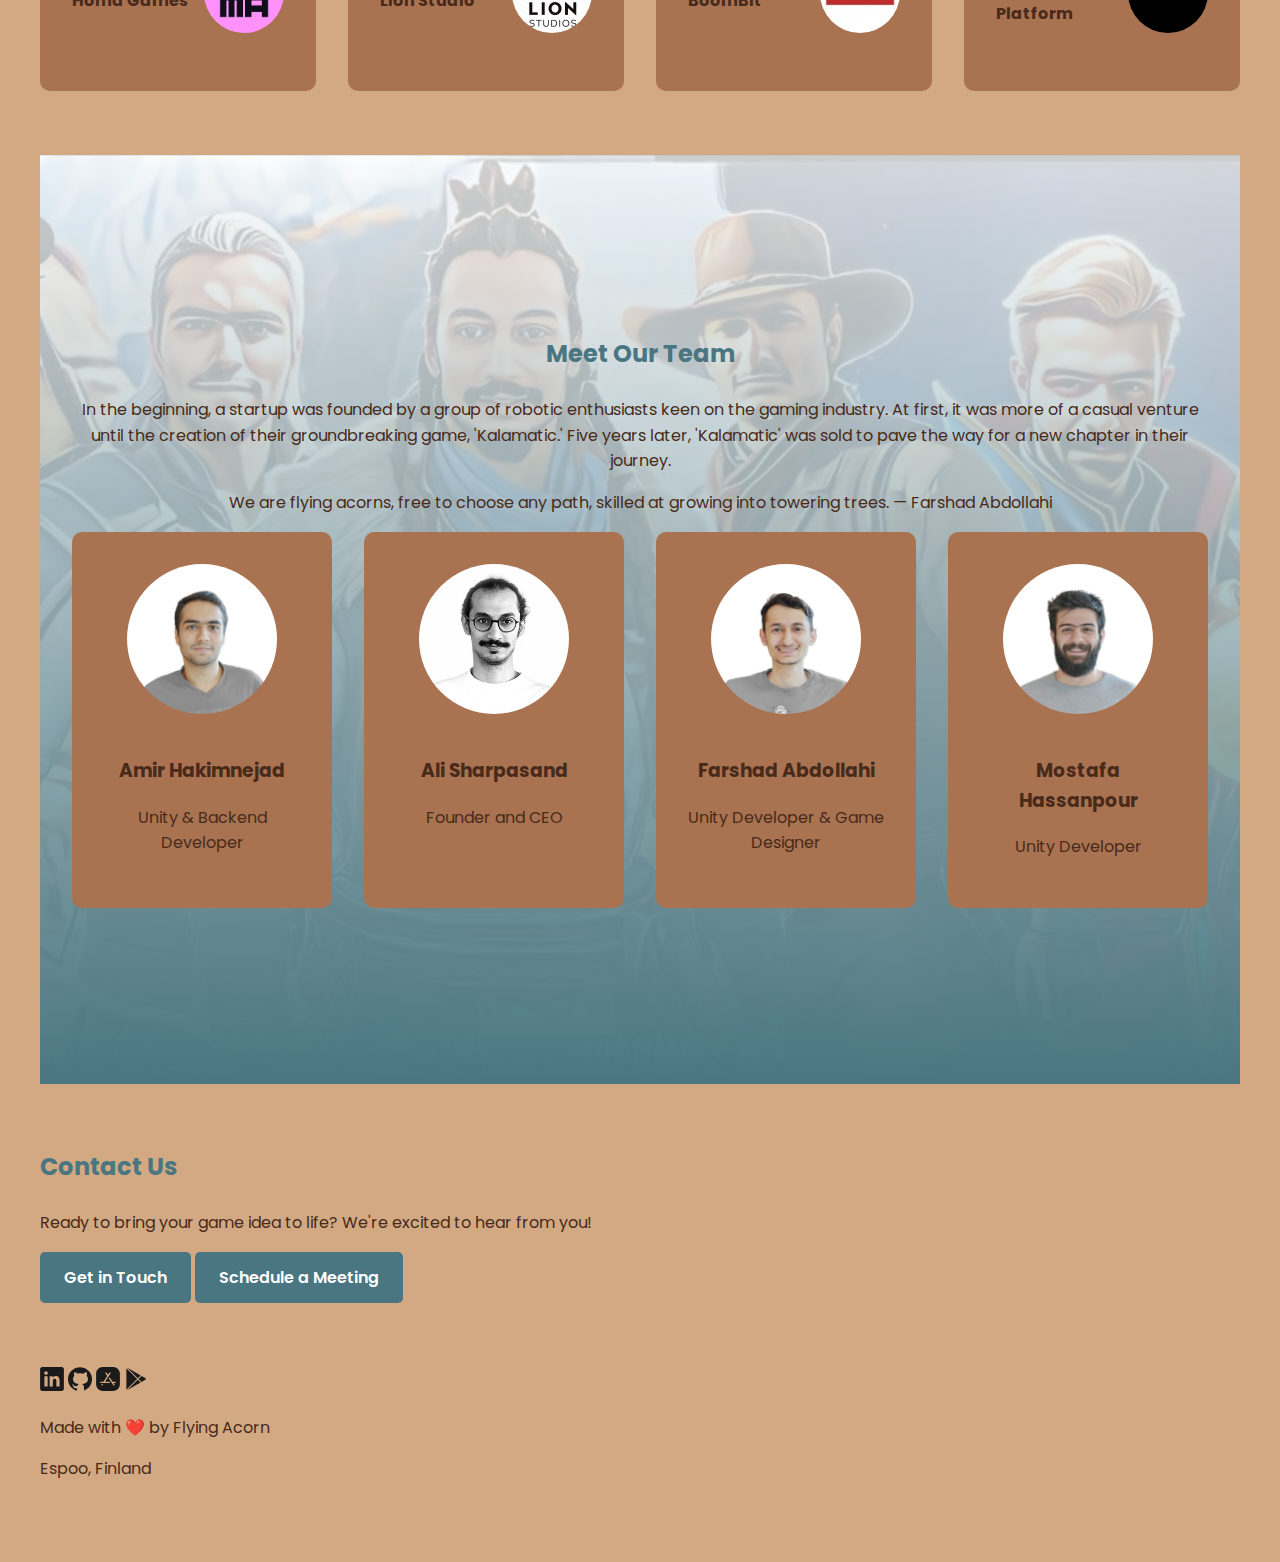
==== commit d9b99c4b: "Add AppStore links" ====
--- a/index.html
+++ b/index.html
@@ -143,6 +143,9 @@
                     <h3>Persian 2248</h3>
                     <p>D1 40%, D7 20%, 1.5h engagement/day</p>
                     <p>
+                        <a class="small-icon" href="https://apps.apple.com/us/app/%D8%B2%D9%86%D8%AC%DB%8C%D8%B1%D9%87-%D8%A7%D8%B9%D8%AF%D8%A7%D8%AF-2248/id6569247863" target="_blank" rel="noopener">
+                            <img src="assets/images/icons/appstore.svg" alt="AppStore">
+                        </a>
                         <a class="small-icon" href="https://play.google.com/store/apps/details?id=com.FlyingAcorn.NumberChain" target="_blank" rel="noopener">
                             <img src="assets/images/icons/googleplay.svg" alt="Play Store">
                         </a>
@@ -278,6 +281,9 @@
             <!-- github -->
             <a class="small-icon" href="https://github.com/Flying-Acorn/" target="_blank" rel="noopener">
                 <img src="assets/images/icons/github.svg" alt="GitHub"></a>
+            <!-- app store -->
+            <a class="small-icon" href="https://apps.apple.com/us/developer/flying-acorn/id1758967698" target="_blank" rel="noopener">
+                <img src="assets/images/icons/appstore.svg" alt="AppStore"></a>
             <!-- googleplay -->
             <a class="small-icon" href="https://play.google.com/store/apps/developer?id=Flying+Acorn" target="_blank" rel="noopener">
                 <img src="assets/images/icons/googleplay.svg" alt="Play Store"></a>
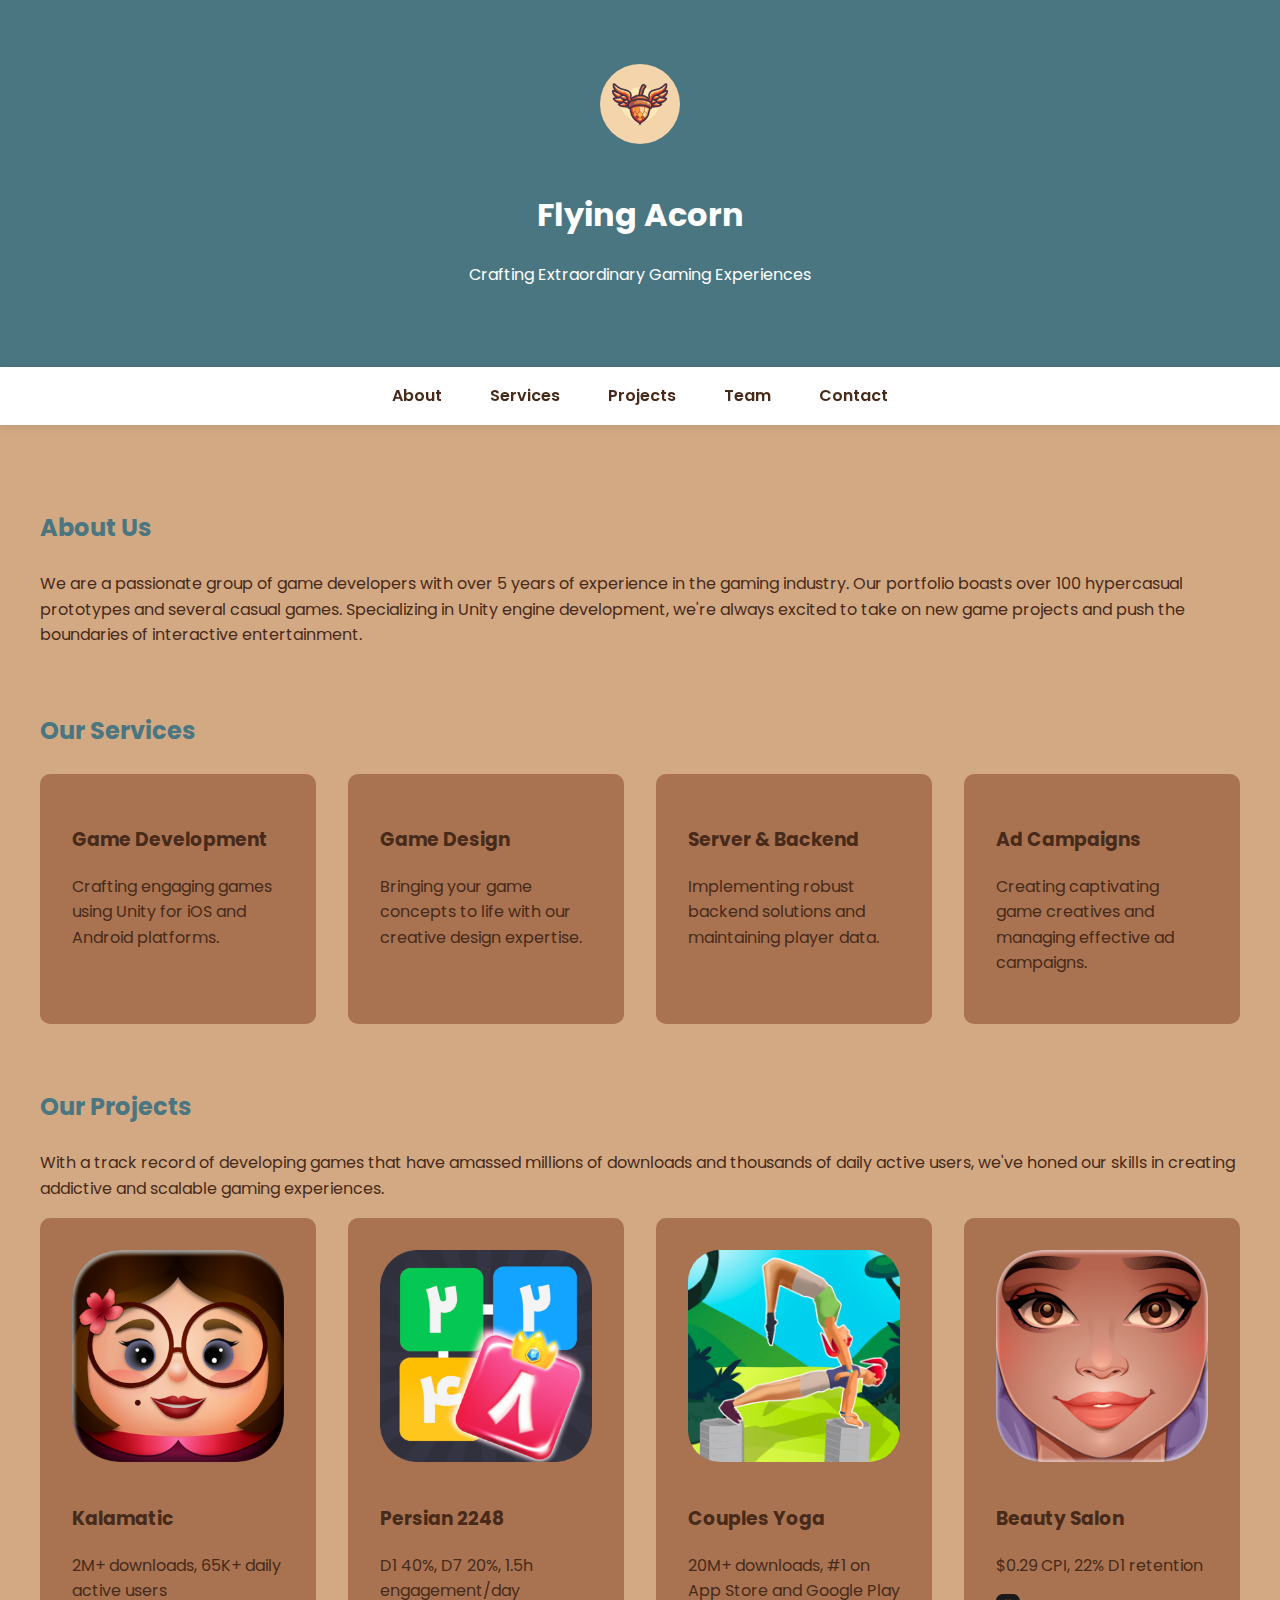
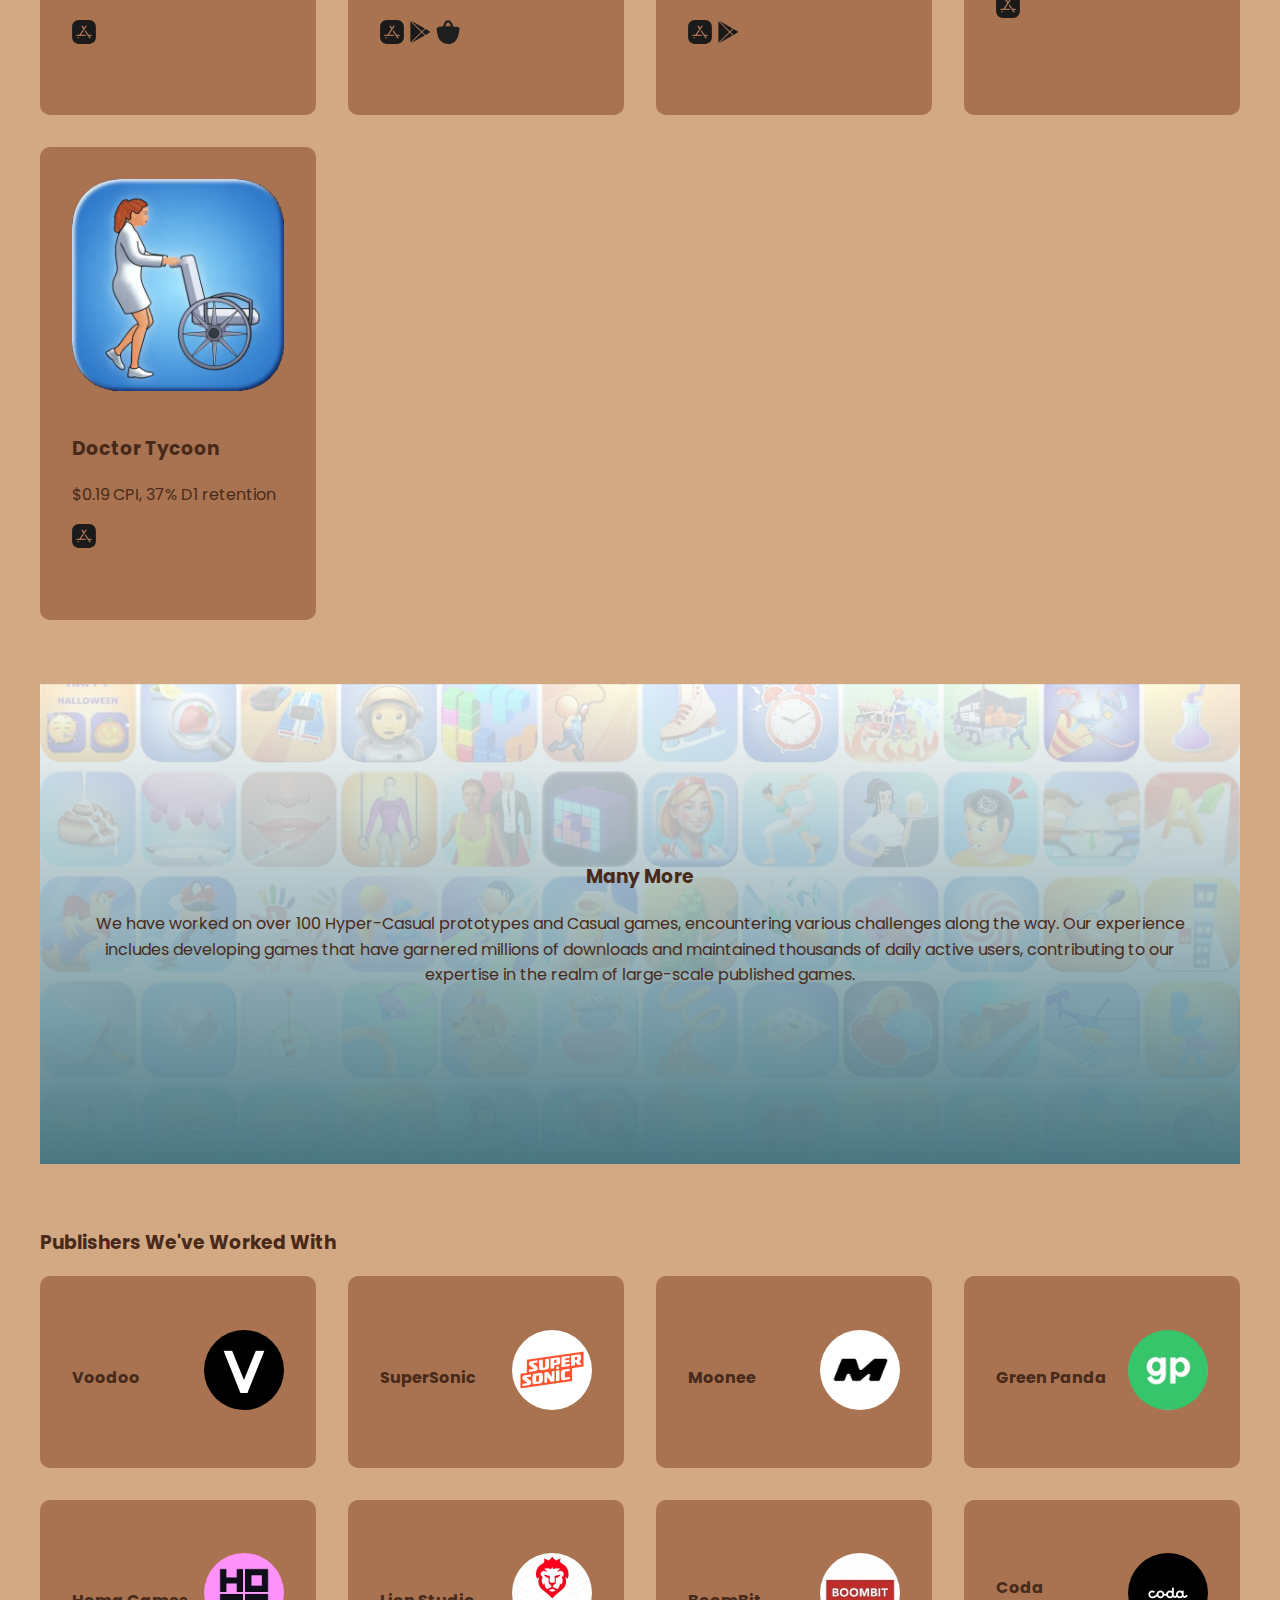
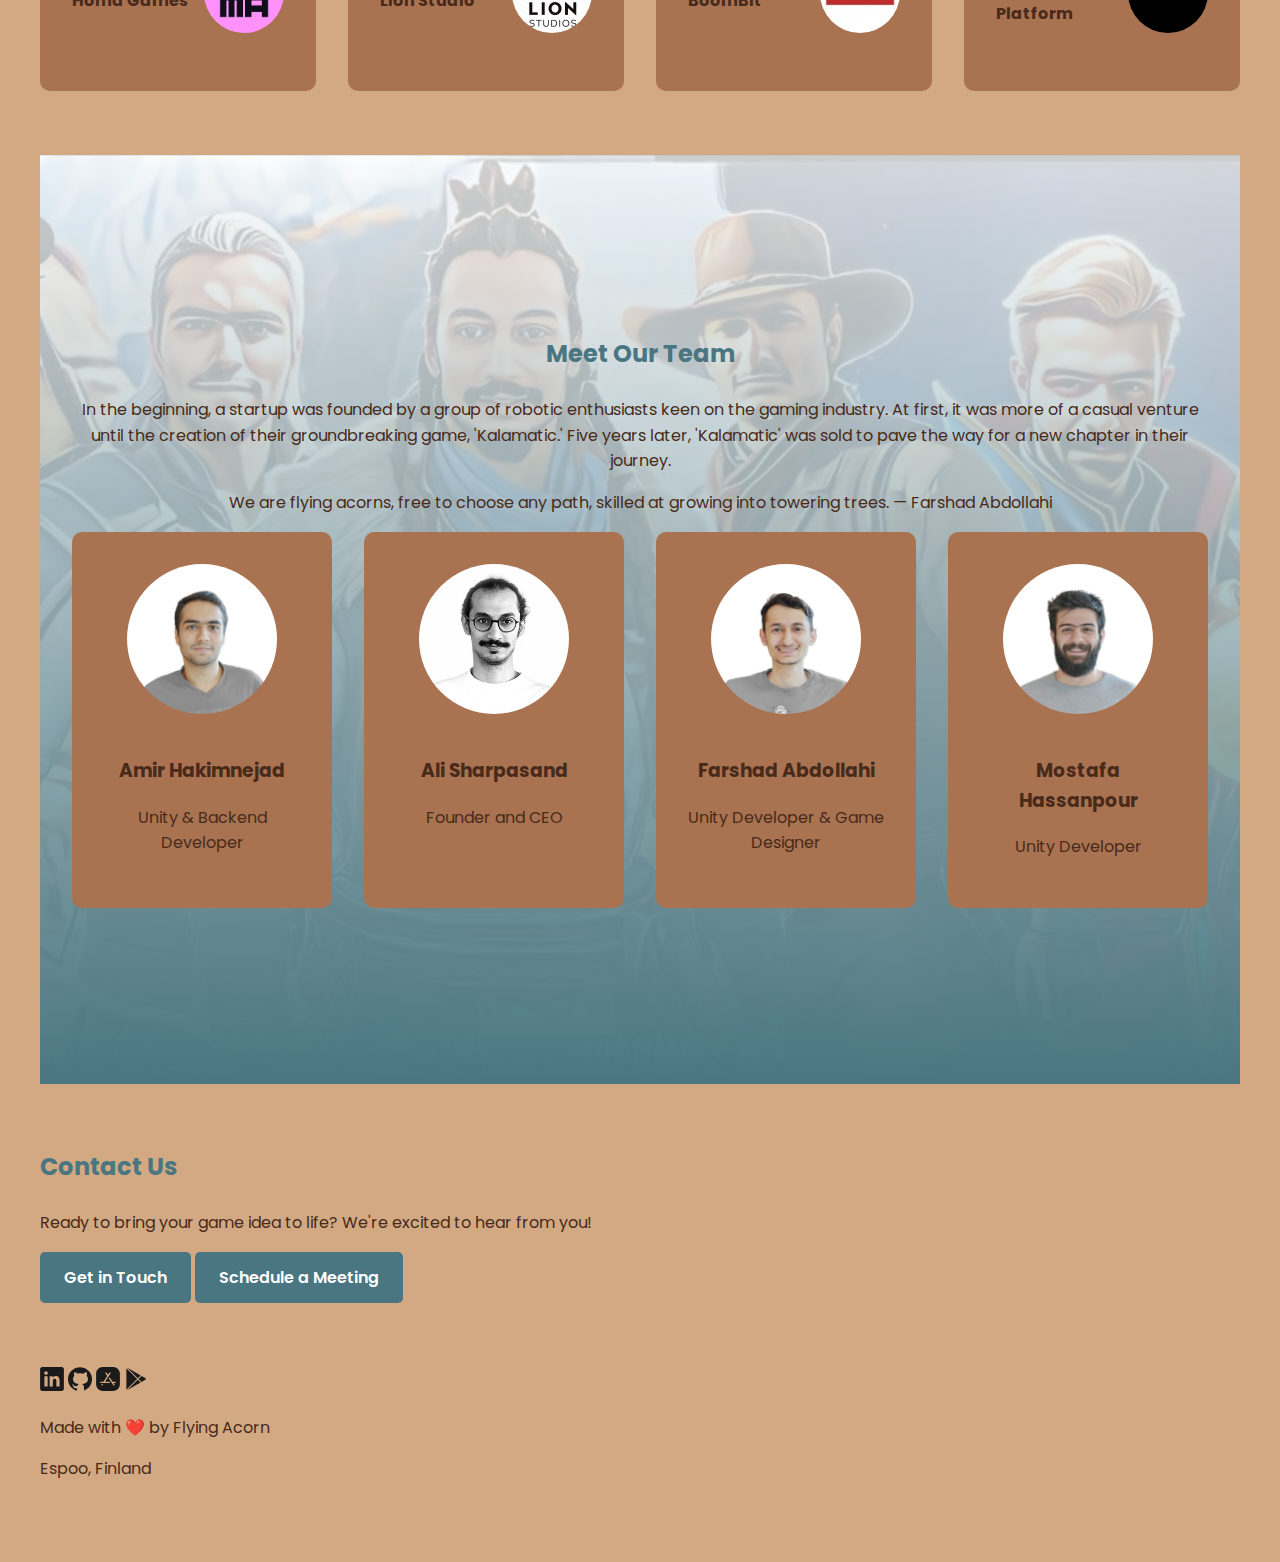
==== commit 3a568b4d: "Add 2248 bazaar" ====
--- a/index.html
+++ b/index.html
@@ -148,6 +148,9 @@
                         </a>
                         <a class="small-icon" href="https://play.google.com/store/apps/details?id=com.FlyingAcorn.NumberChain" target="_blank" rel="noopener">
                             <img src="assets/images/icons/googleplay.svg" alt="Play Store">
+                        </a>
+                        <a class="small-icon" href="https://cafebazaar.ir/app/com.FlyingAcorn.NumberChain" target="_blank" rel="noopener">
+                            <img src="assets/images/icons/cafebazaar.svg" alt="CafeBazaar">
                         </a>
                     </p>
                 </li>
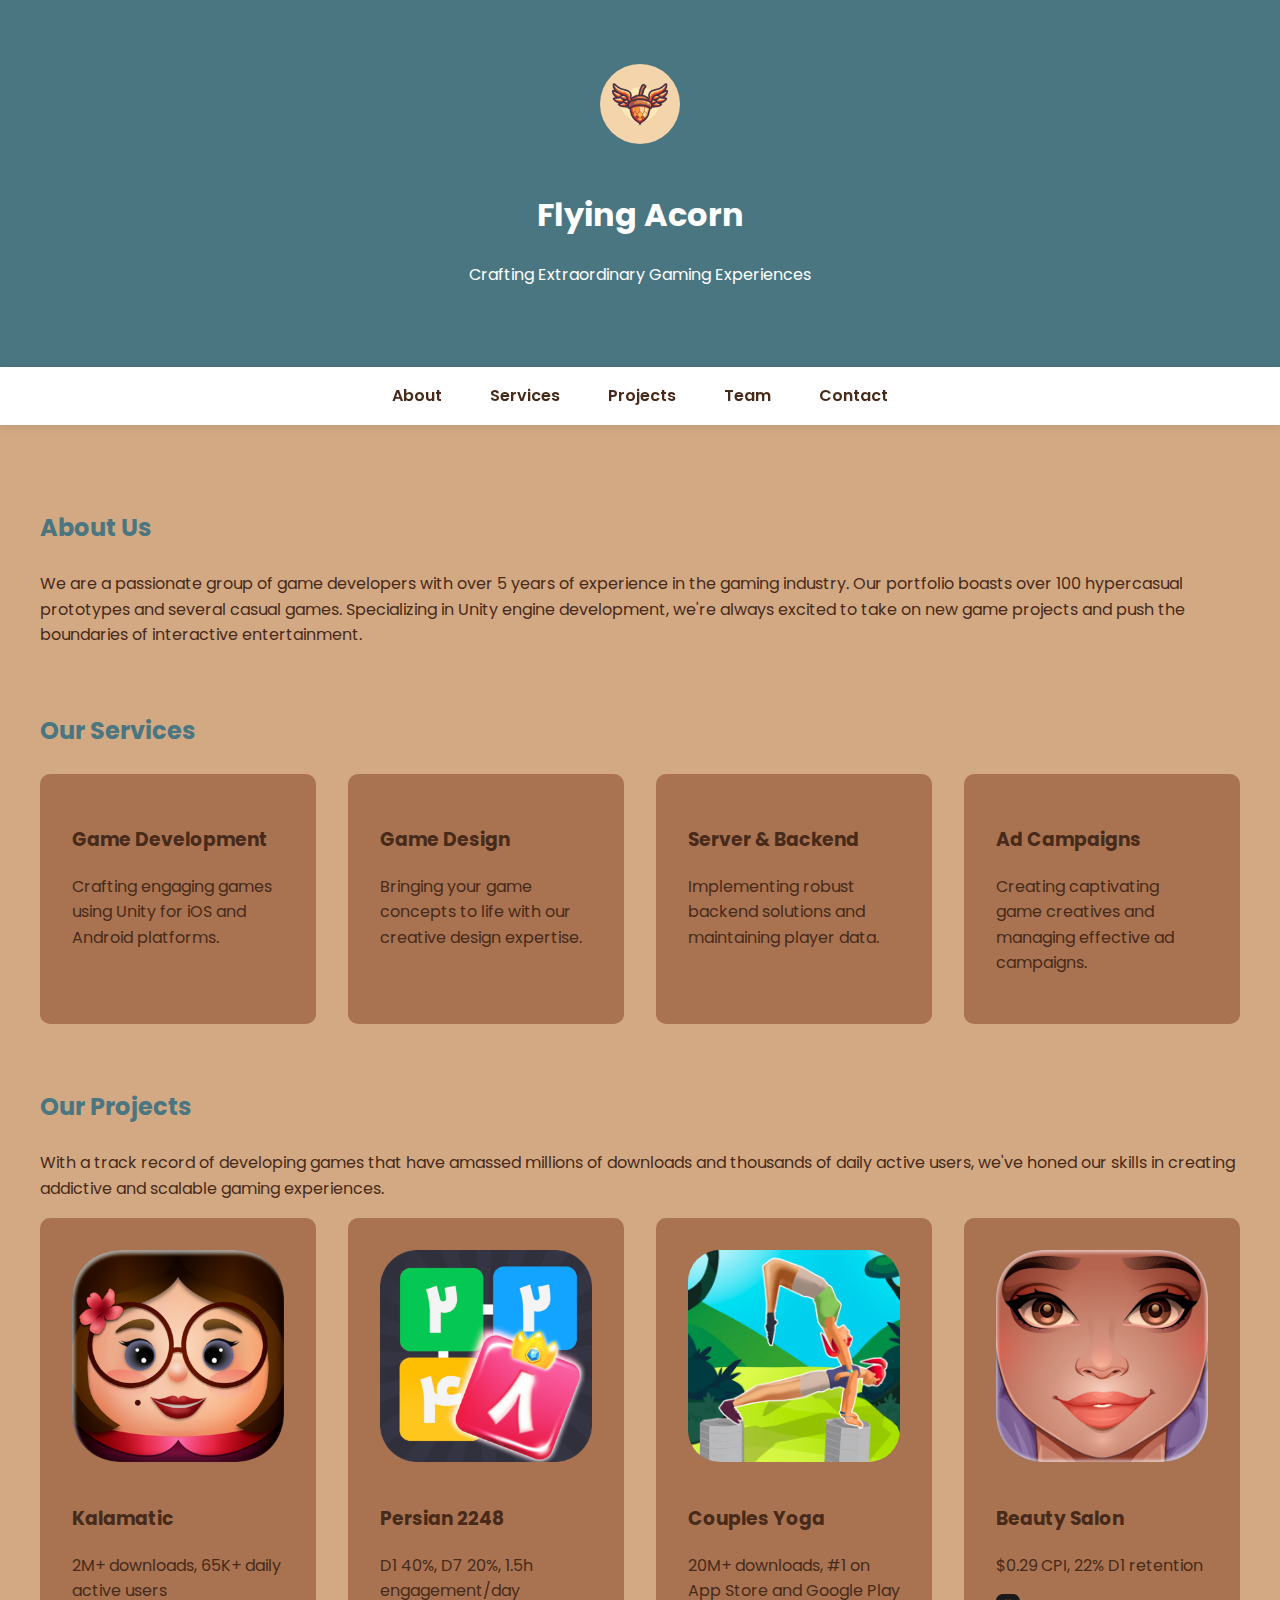
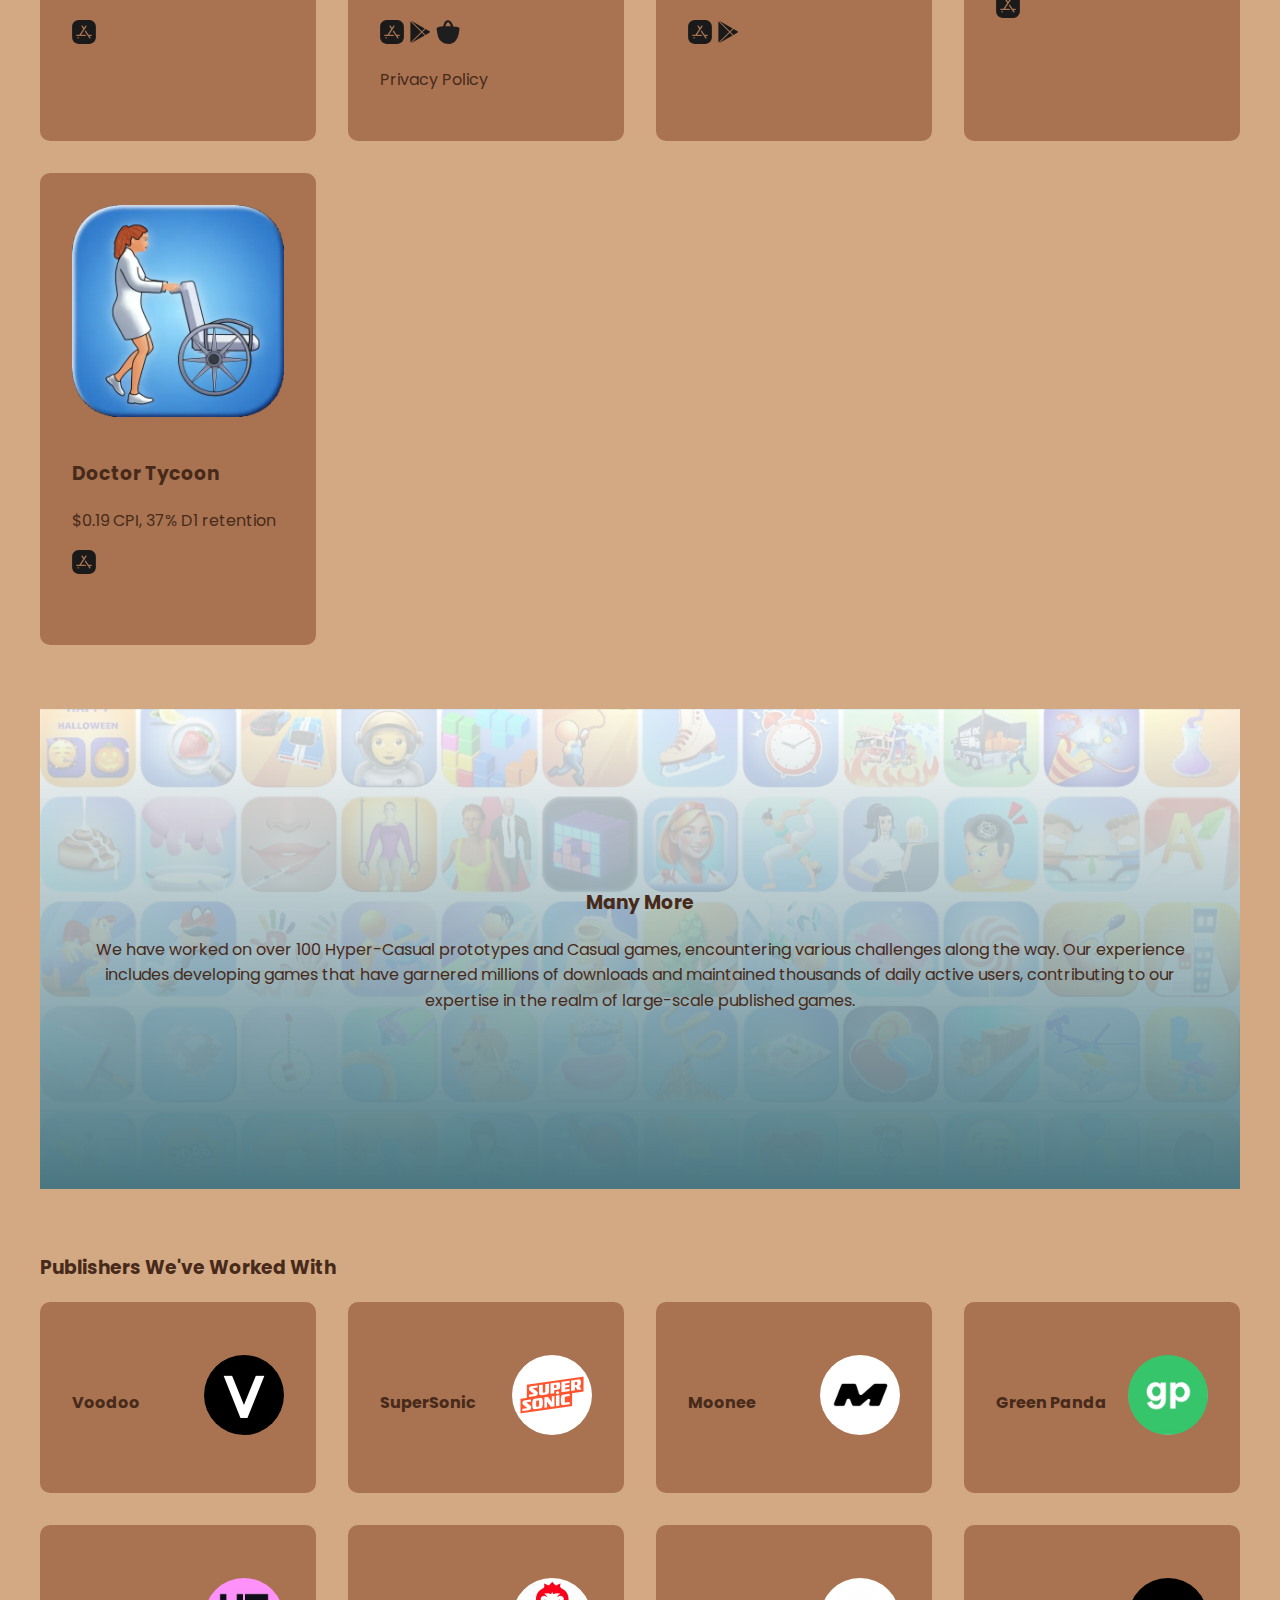
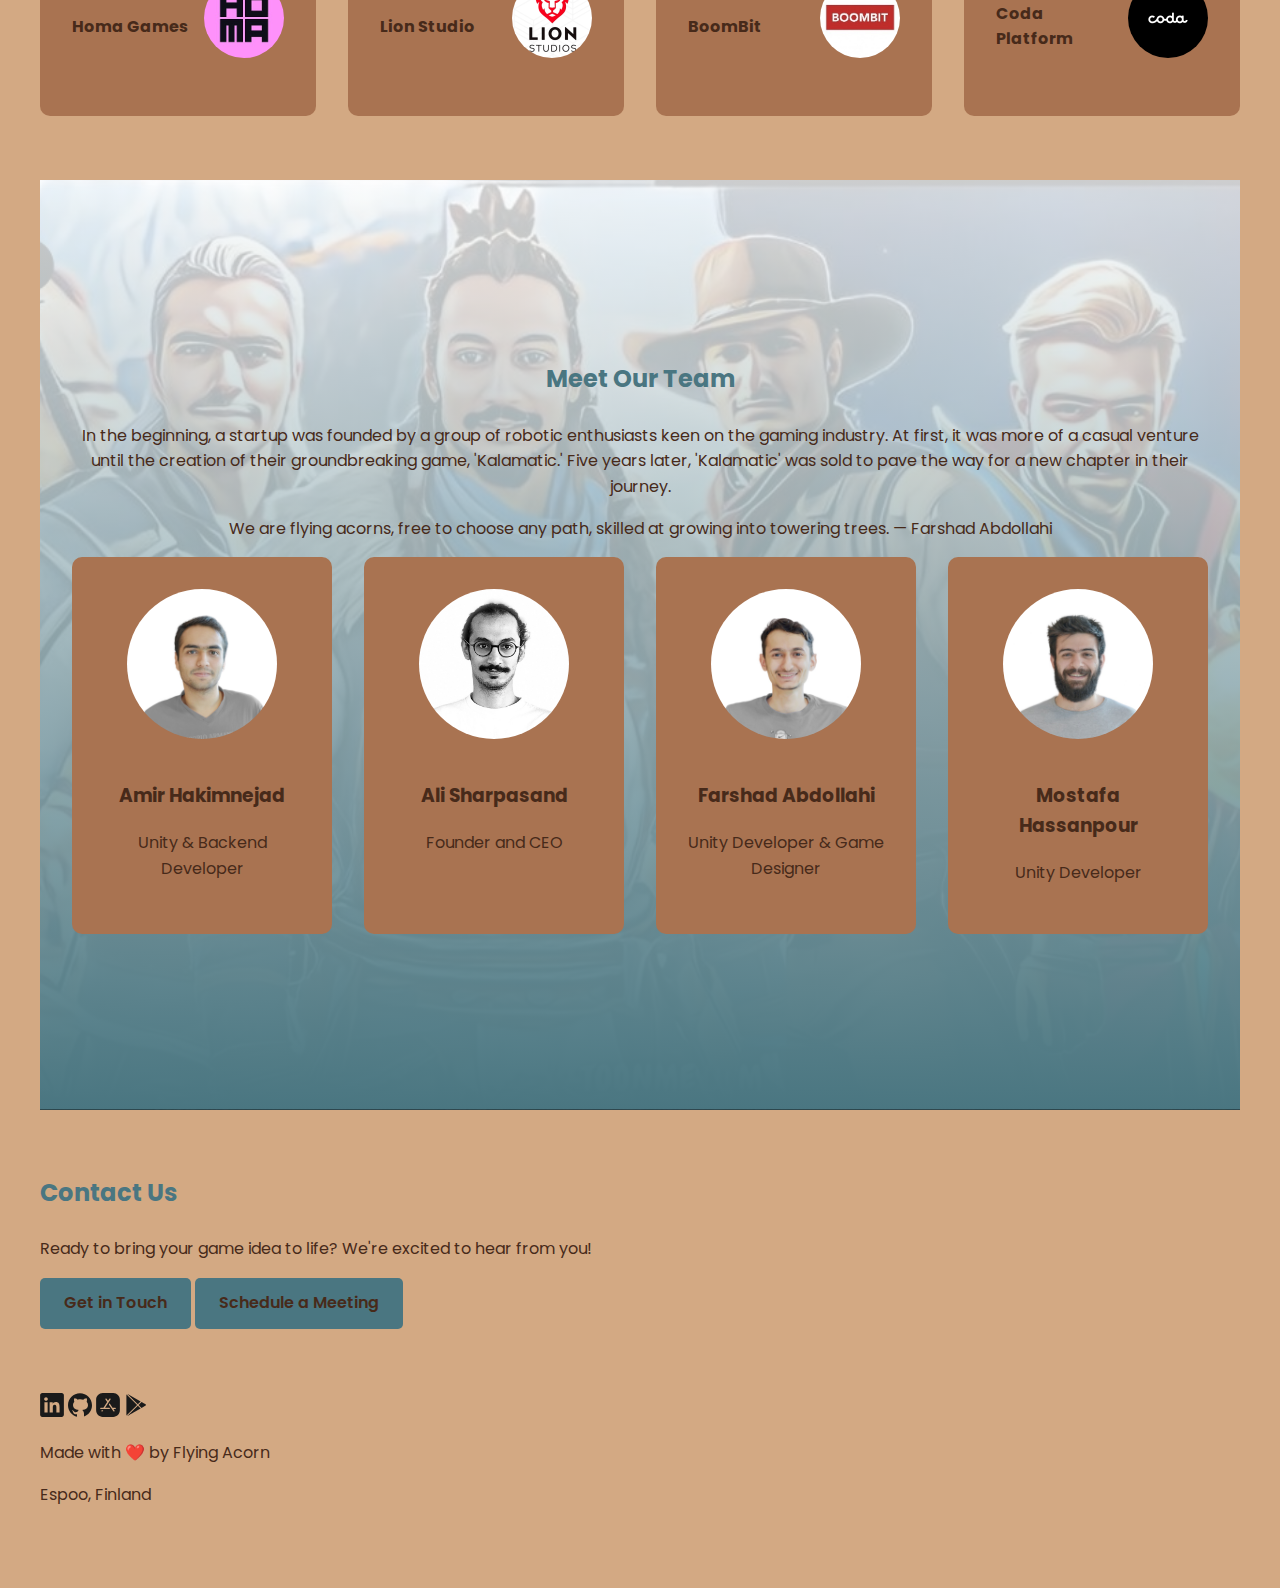
==== commit 98f257ca: "Add 2248 privacy link in homepage" ====
--- a/index.html
+++ b/index.html
@@ -151,6 +151,10 @@
                         </a>
                         <a class="small-icon" href="https://cafebazaar.ir/app/com.FlyingAcorn.NumberChain" target="_blank" rel="noopener">
                             <img src="assets/images/icons/cafebazaar.svg" alt="CafeBazaar">
+                        </a>
+                        <br>
+                        <a class="small-icon" href="./privacy/2248.html" target="_blank" rel="noopener">
+                            Privacy Policy
                         </a>
                     </p>
                 </li>
--- a/assets/styles/main.css
+++ b/assets/styles/main.css
@@ -181,19 +181,8 @@
     margin-bottom: 1rem;
 }
 
-a:link {
-    text-decoration: none;
-}
-
-a:visited {
-    text-decoration: none;
-}
-
-a:hover {
-    text-decoration: none;
-}
-
-a:active {
+a, a:link, a:visited, a:hover, a:active {
+    color: var(--text-color);
     text-decoration: none;
 }
 
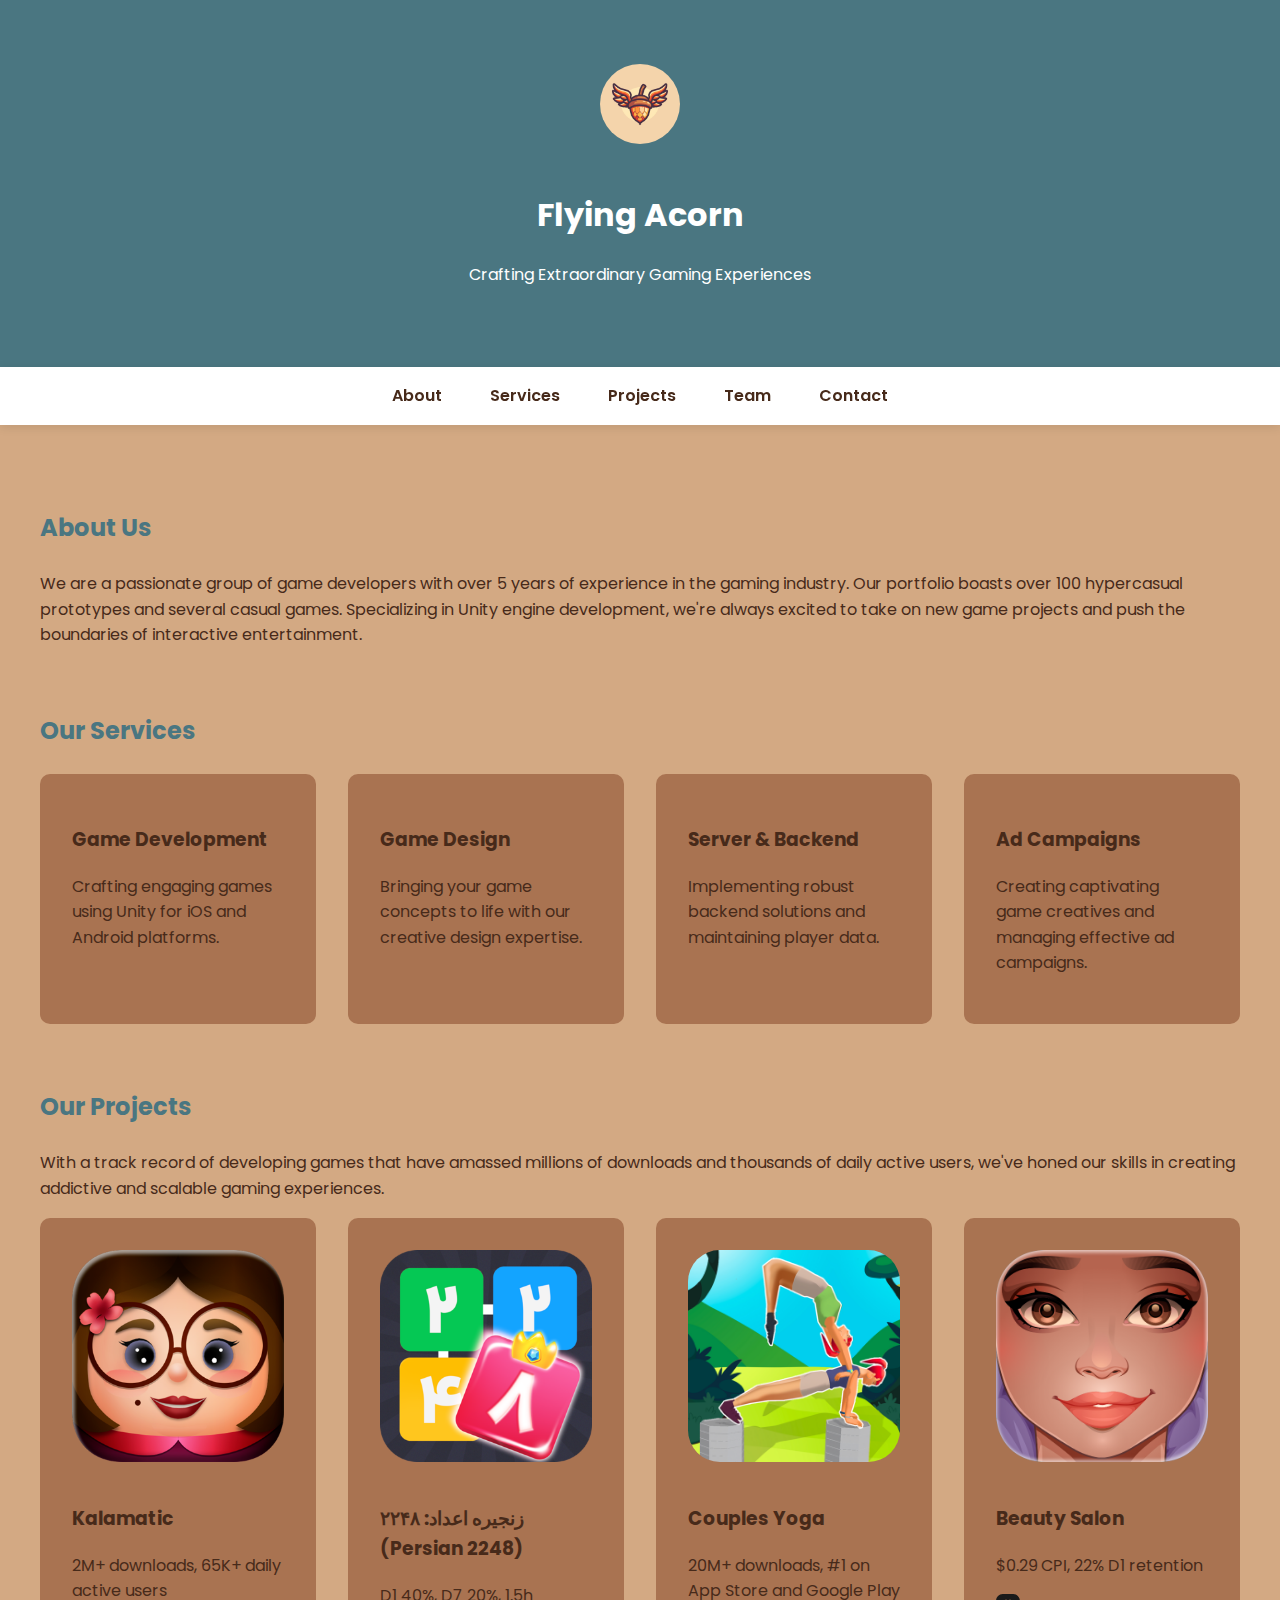
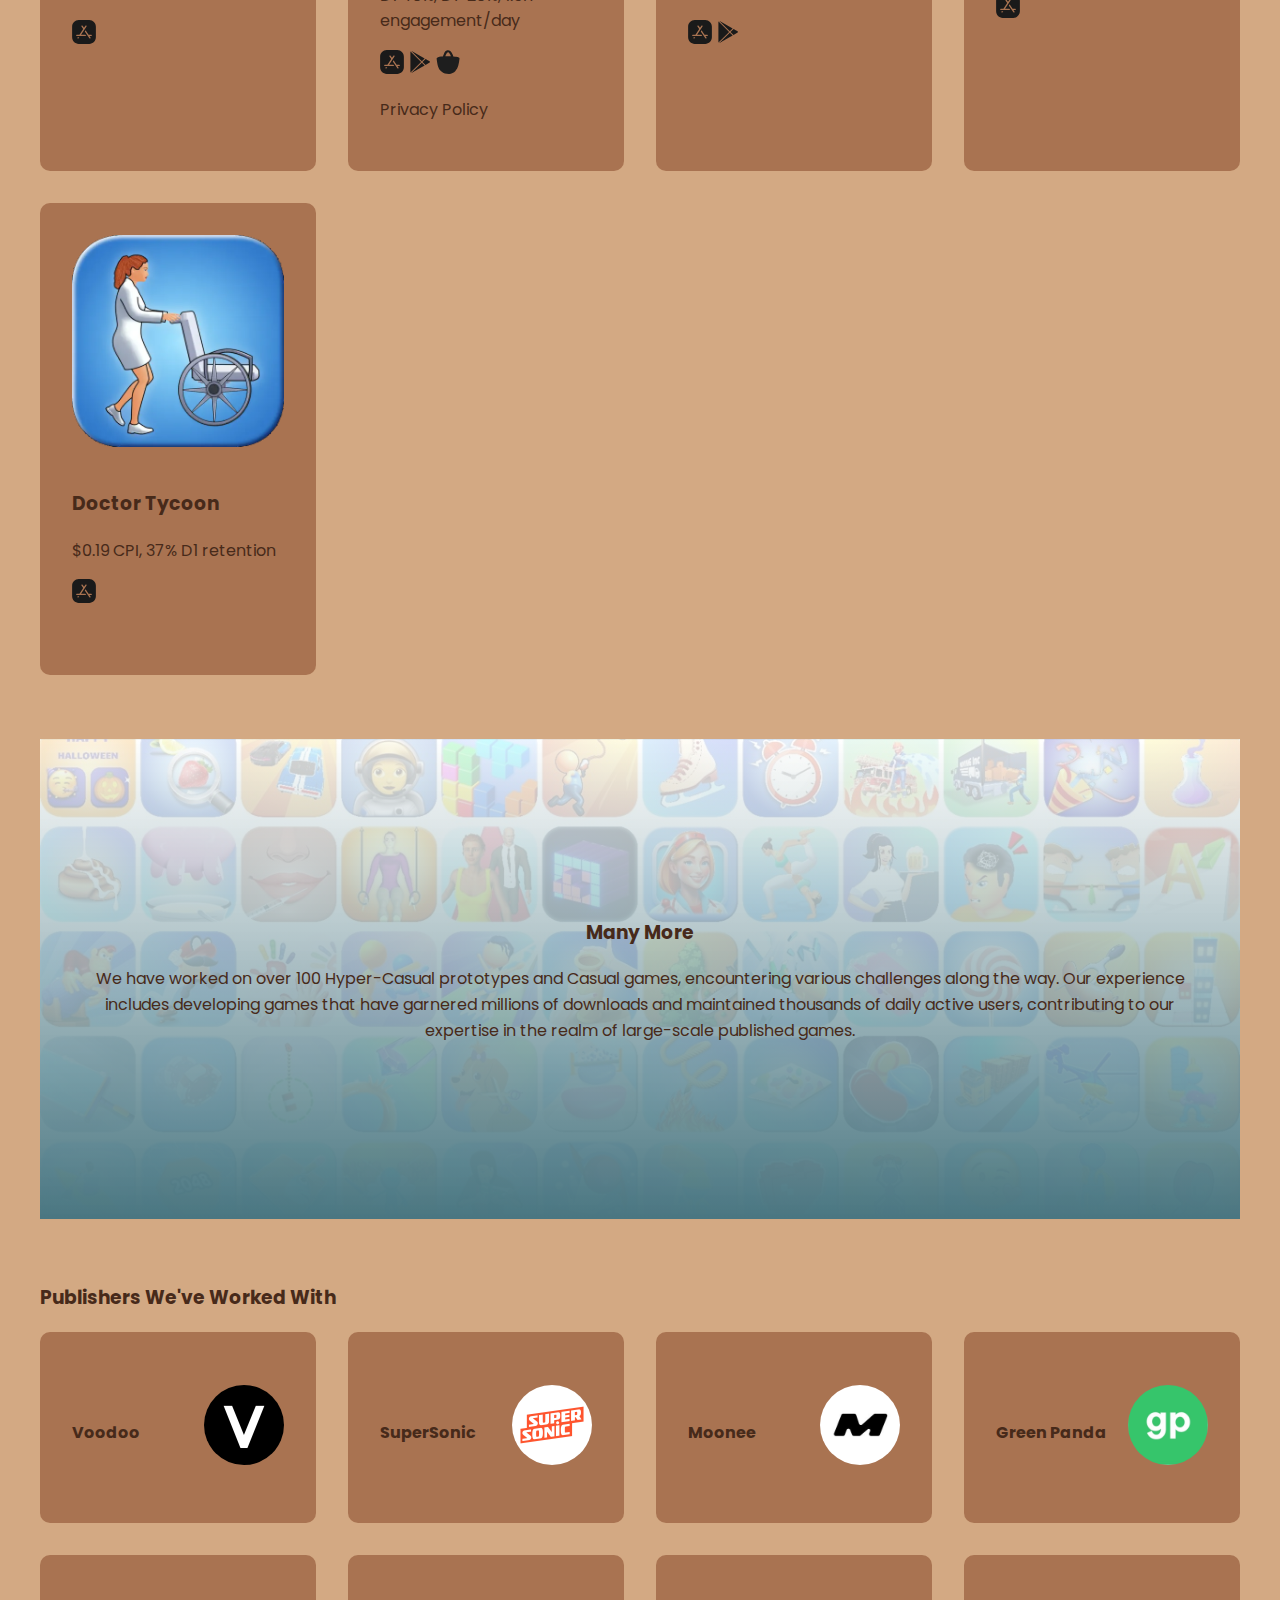
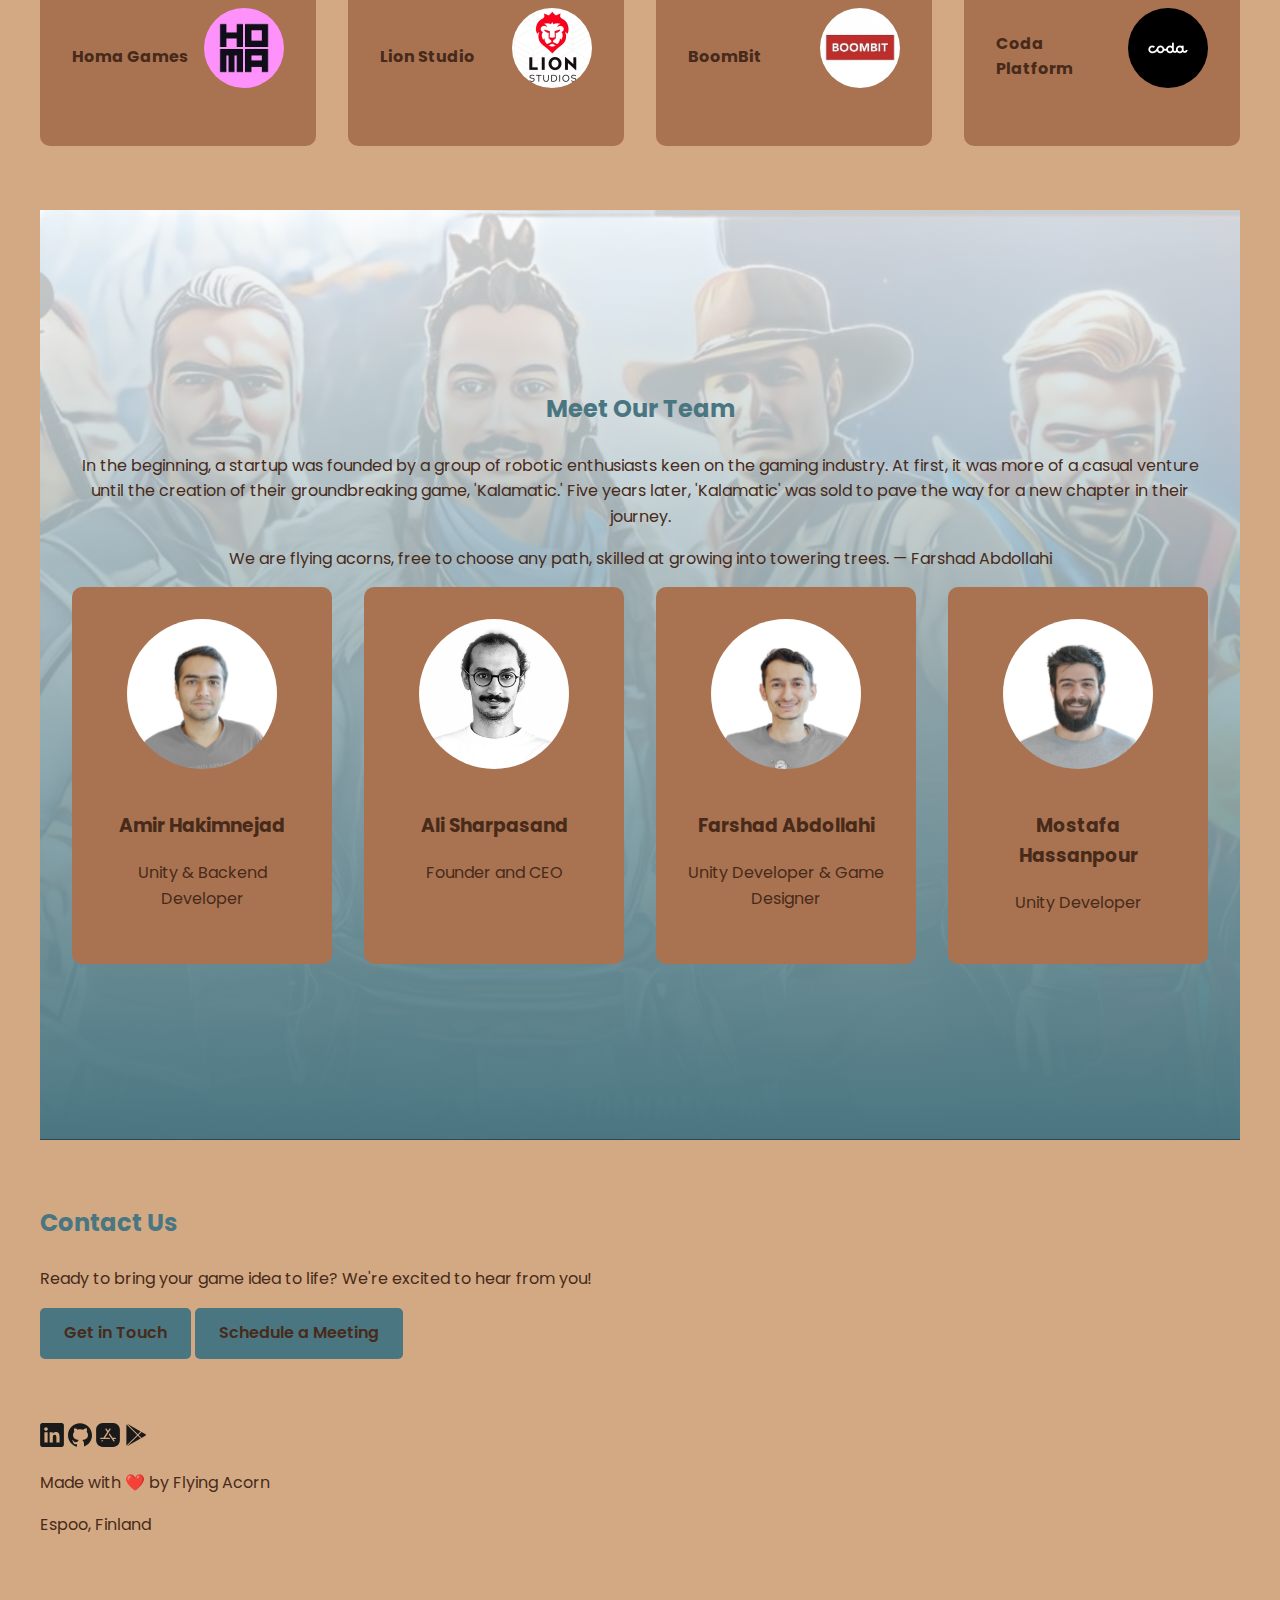
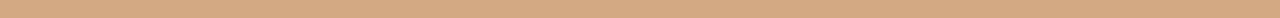
==== commit 1b92ea58: "Use exact 2248 name" ====
--- a/index.html
+++ b/index.html
@@ -140,7 +140,7 @@
                 <li class="icon card">
                     <img src="assets/images/icons/2248.png" alt="2248 app icon" width="64" height="64"
                         loading="lazy">
-                    <h3>Persian 2248</h3>
+                    <h3>زنجیره اعداد: ۲۲۴۸<br>(Persian 2248)</h3>
                     <p>D1 40%, D7 20%, 1.5h engagement/day</p>
                     <p>
                         <a class="small-icon" href="https://apps.apple.com/us/app/%D8%B2%D9%86%D8%AC%DB%8C%D8%B1%D9%87-%D8%A7%D8%B9%D8%AF%D8%A7%D8%AF-2248/id6569247863" target="_blank" rel="noopener">
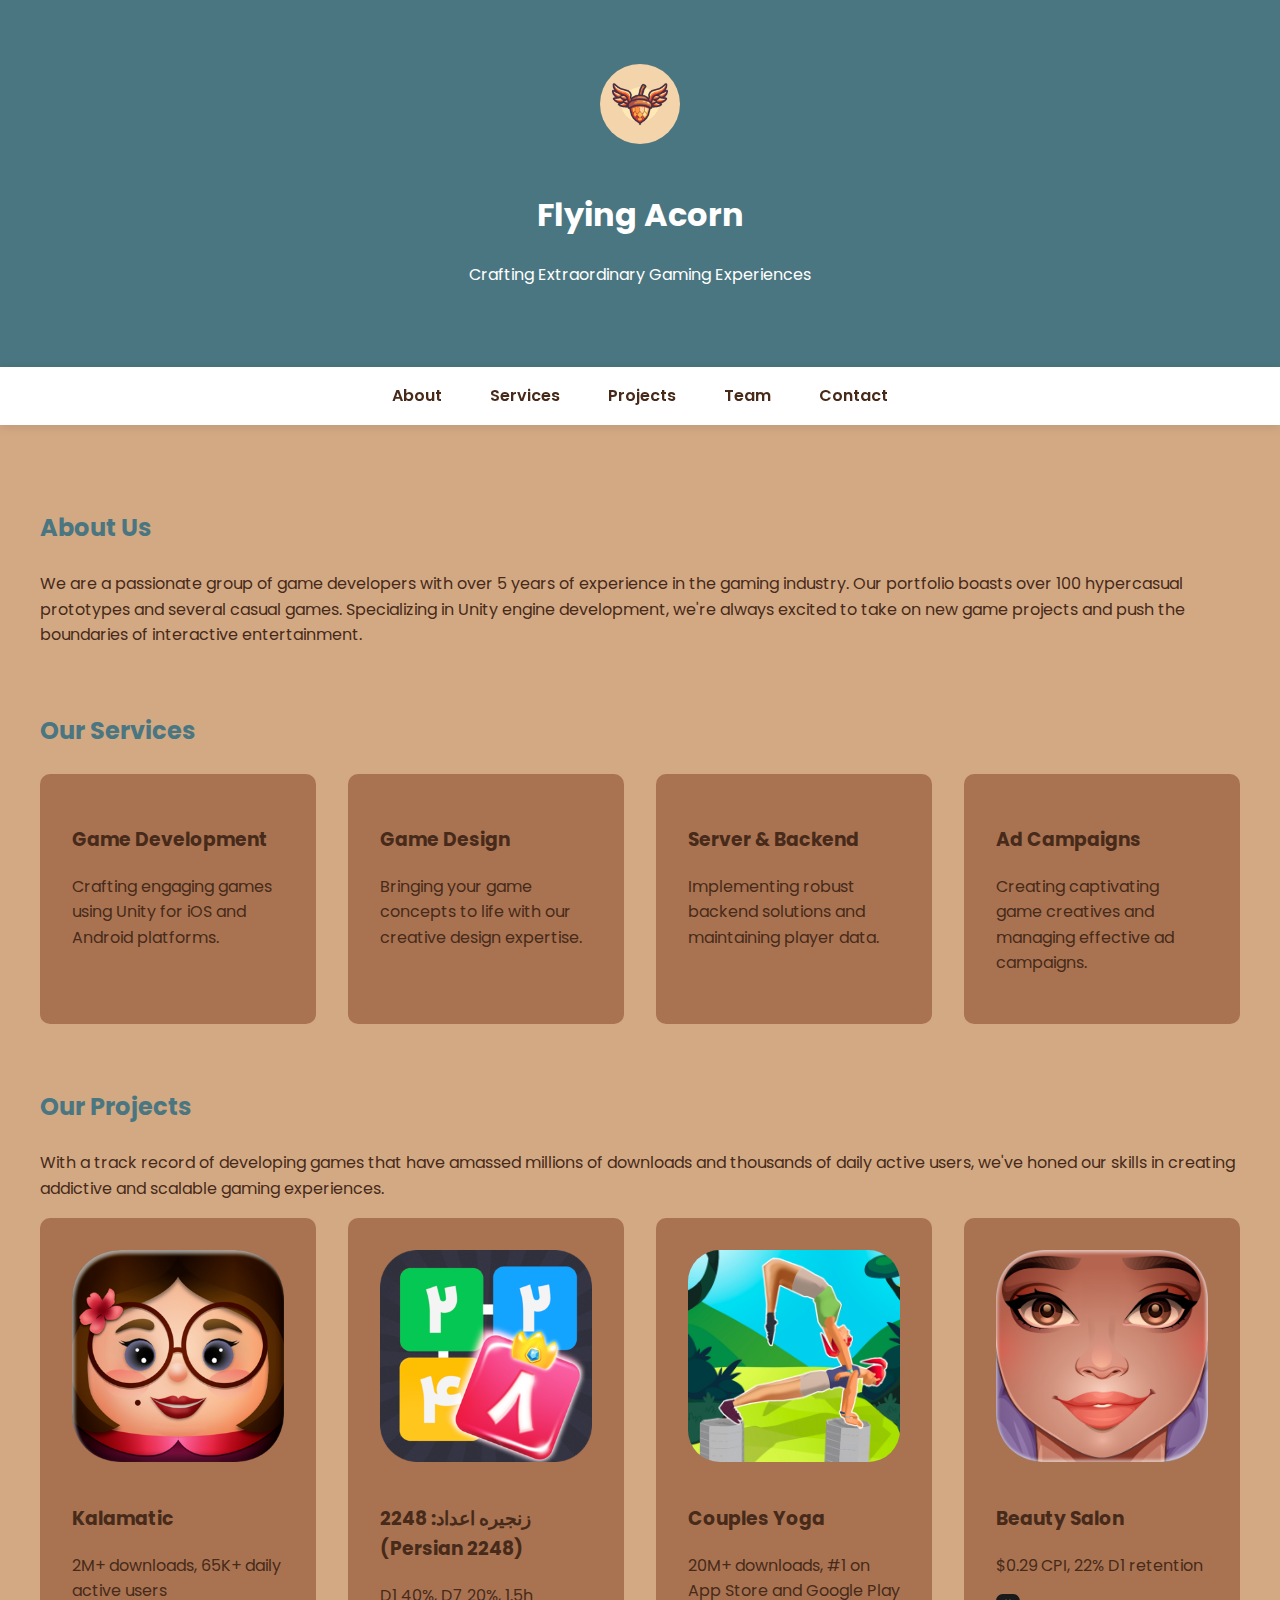
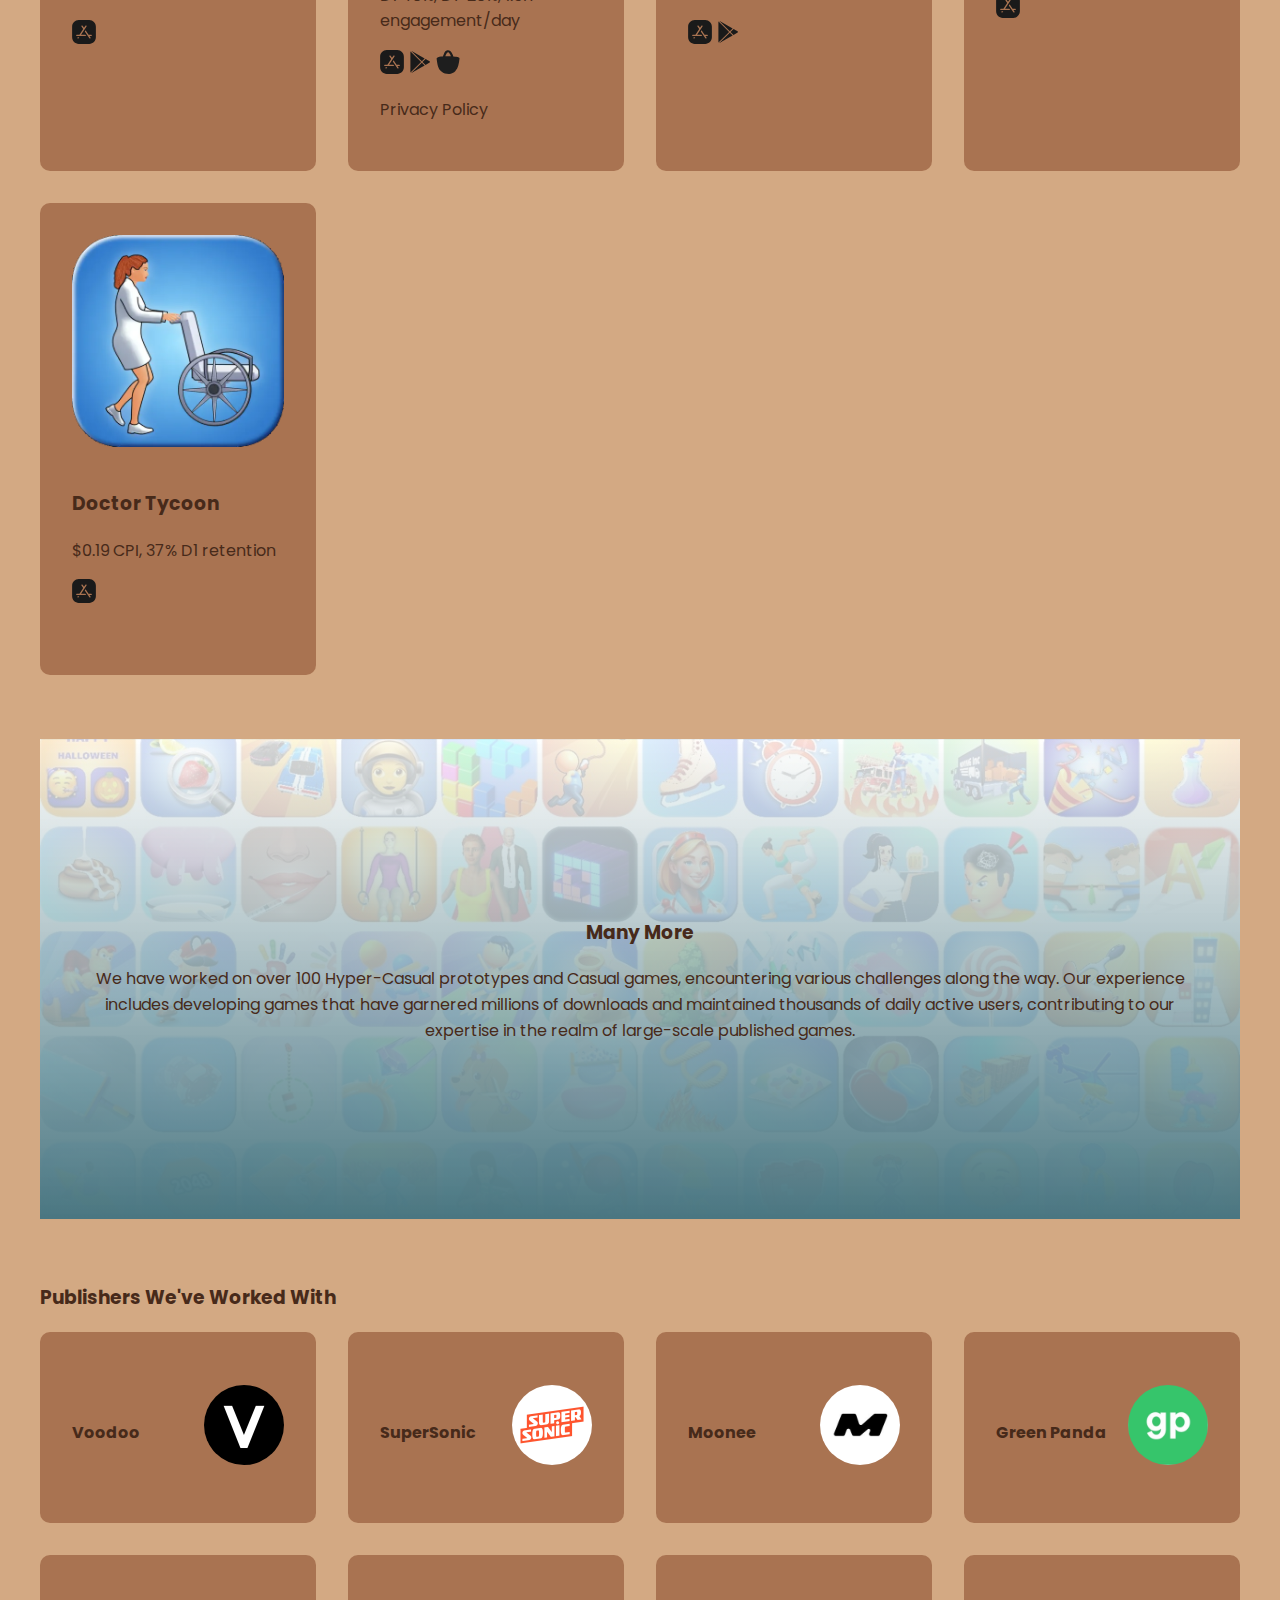
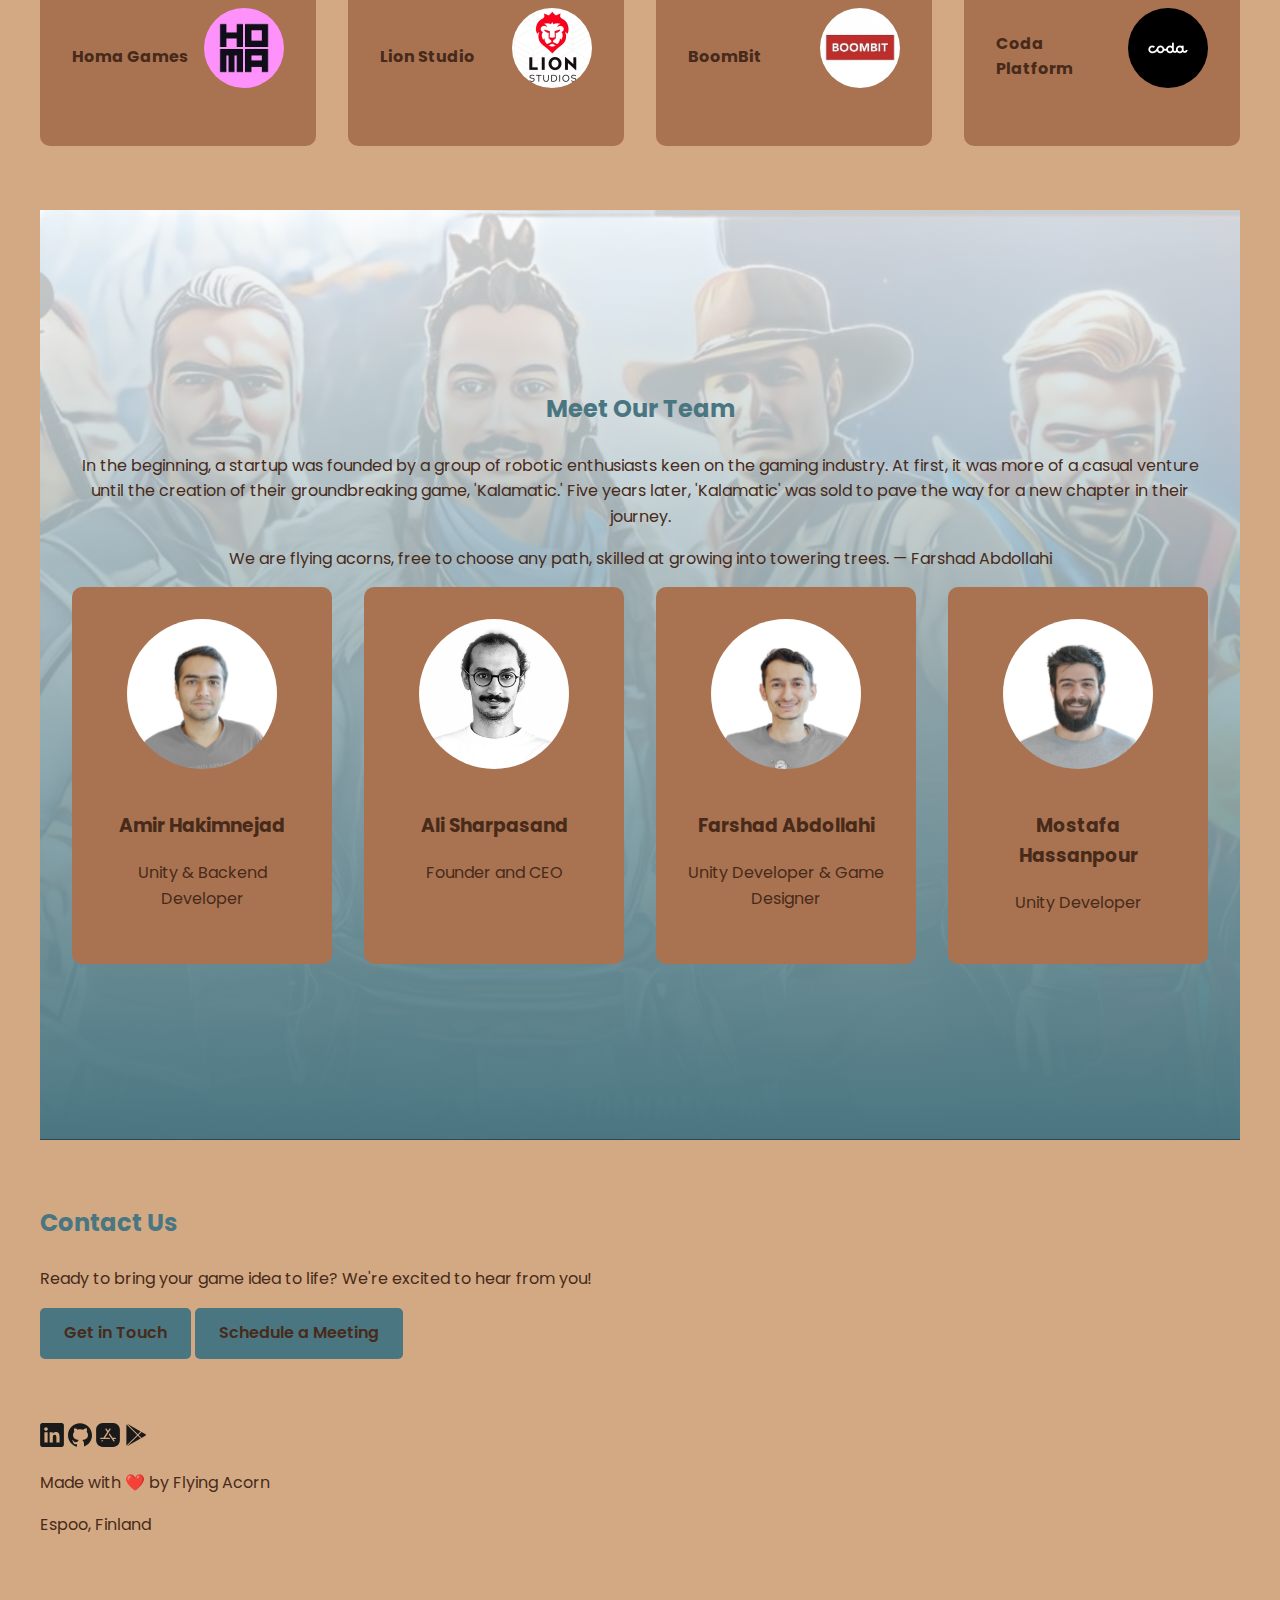
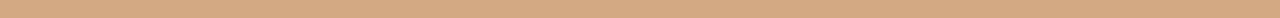
==== commit 260fe8a0: "Use exact app name" ====
--- a/index.html
+++ b/index.html
@@ -140,7 +140,7 @@
                 <li class="icon card">
                     <img src="assets/images/icons/2248.png" alt="2248 app icon" width="64" height="64"
                         loading="lazy">
-                    <h3>زنجیره اعداد: ۲۲۴۸<br>(Persian 2248)</h3>
+                    <h3>زنجیره اعداد: 2248<br>(Persian 2248)</h3>
                     <p>D1 40%, D7 20%, 1.5h engagement/day</p>
                     <p>
                         <a class="small-icon" href="https://apps.apple.com/us/app/%D8%B2%D9%86%D8%AC%DB%8C%D8%B1%D9%87-%D8%A7%D8%B9%D8%AF%D8%A7%D8%AF-2248/id6569247863" target="_blank" rel="noopener">
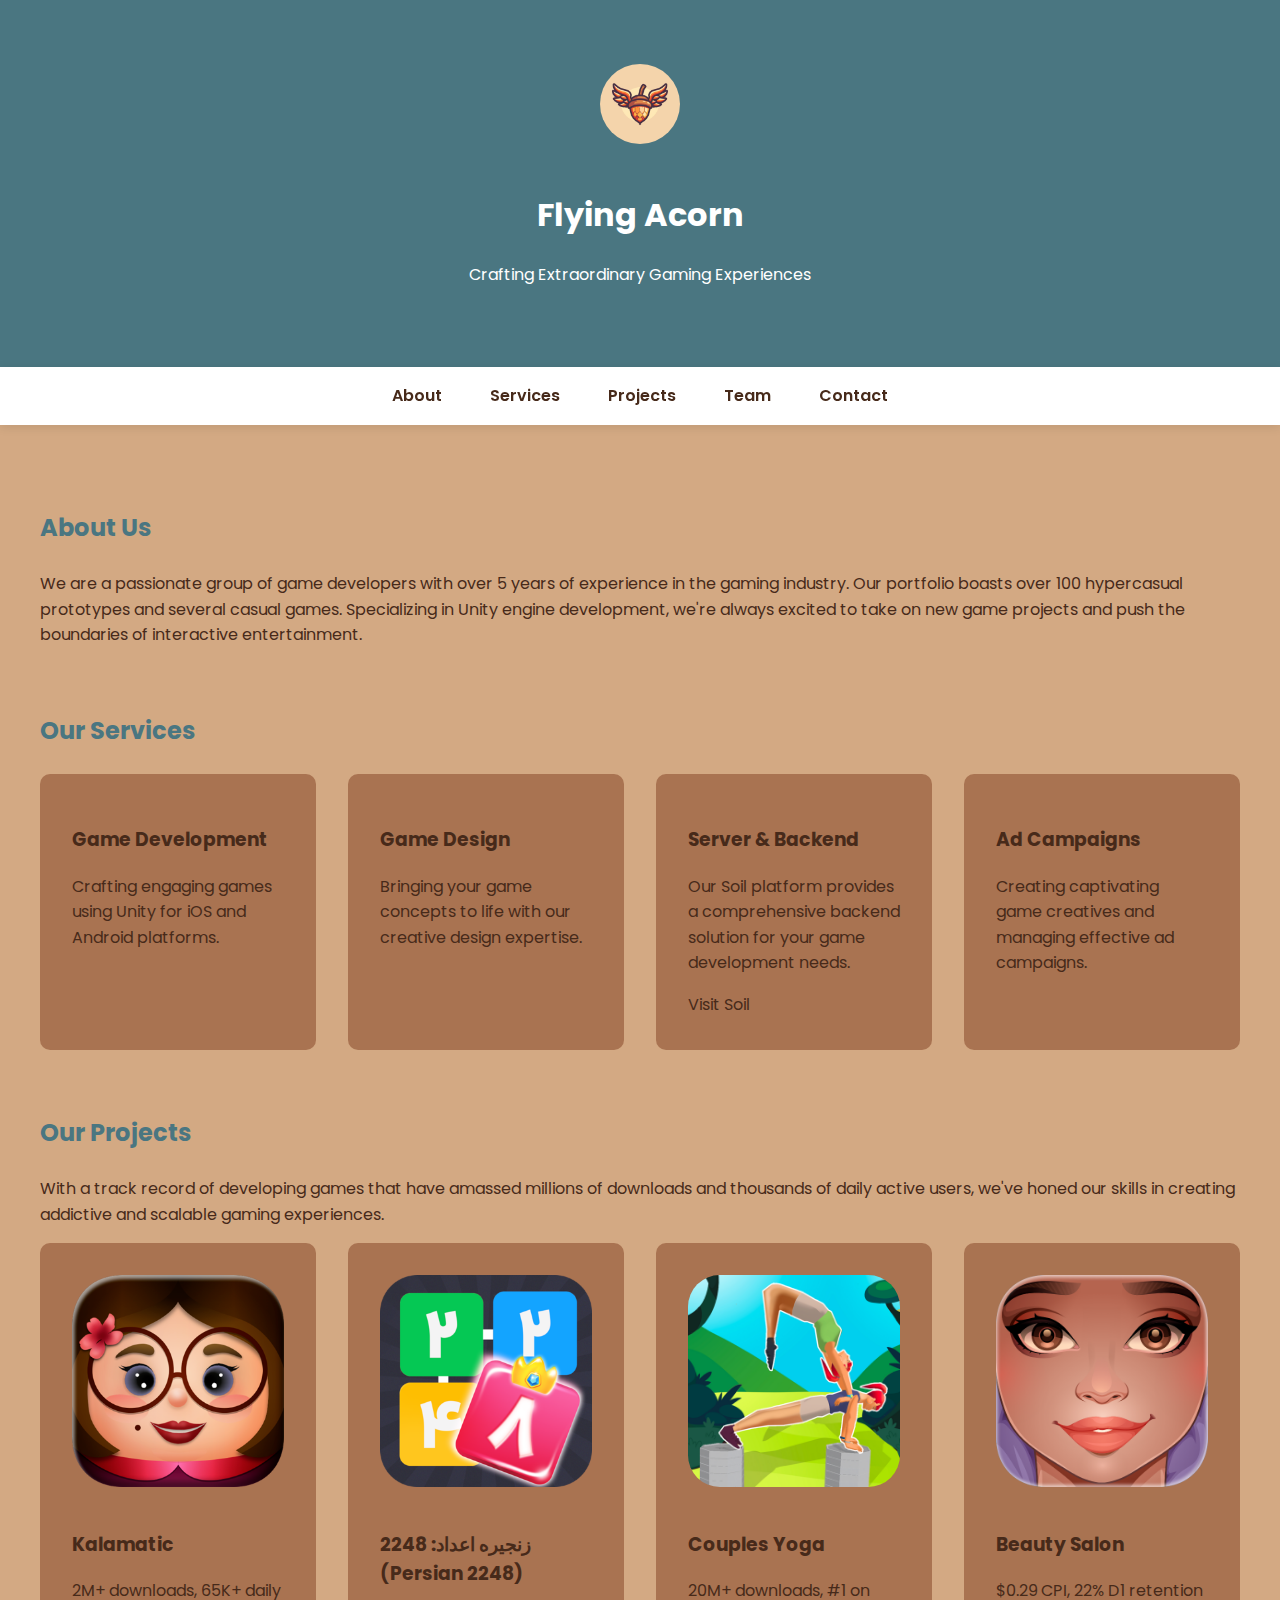
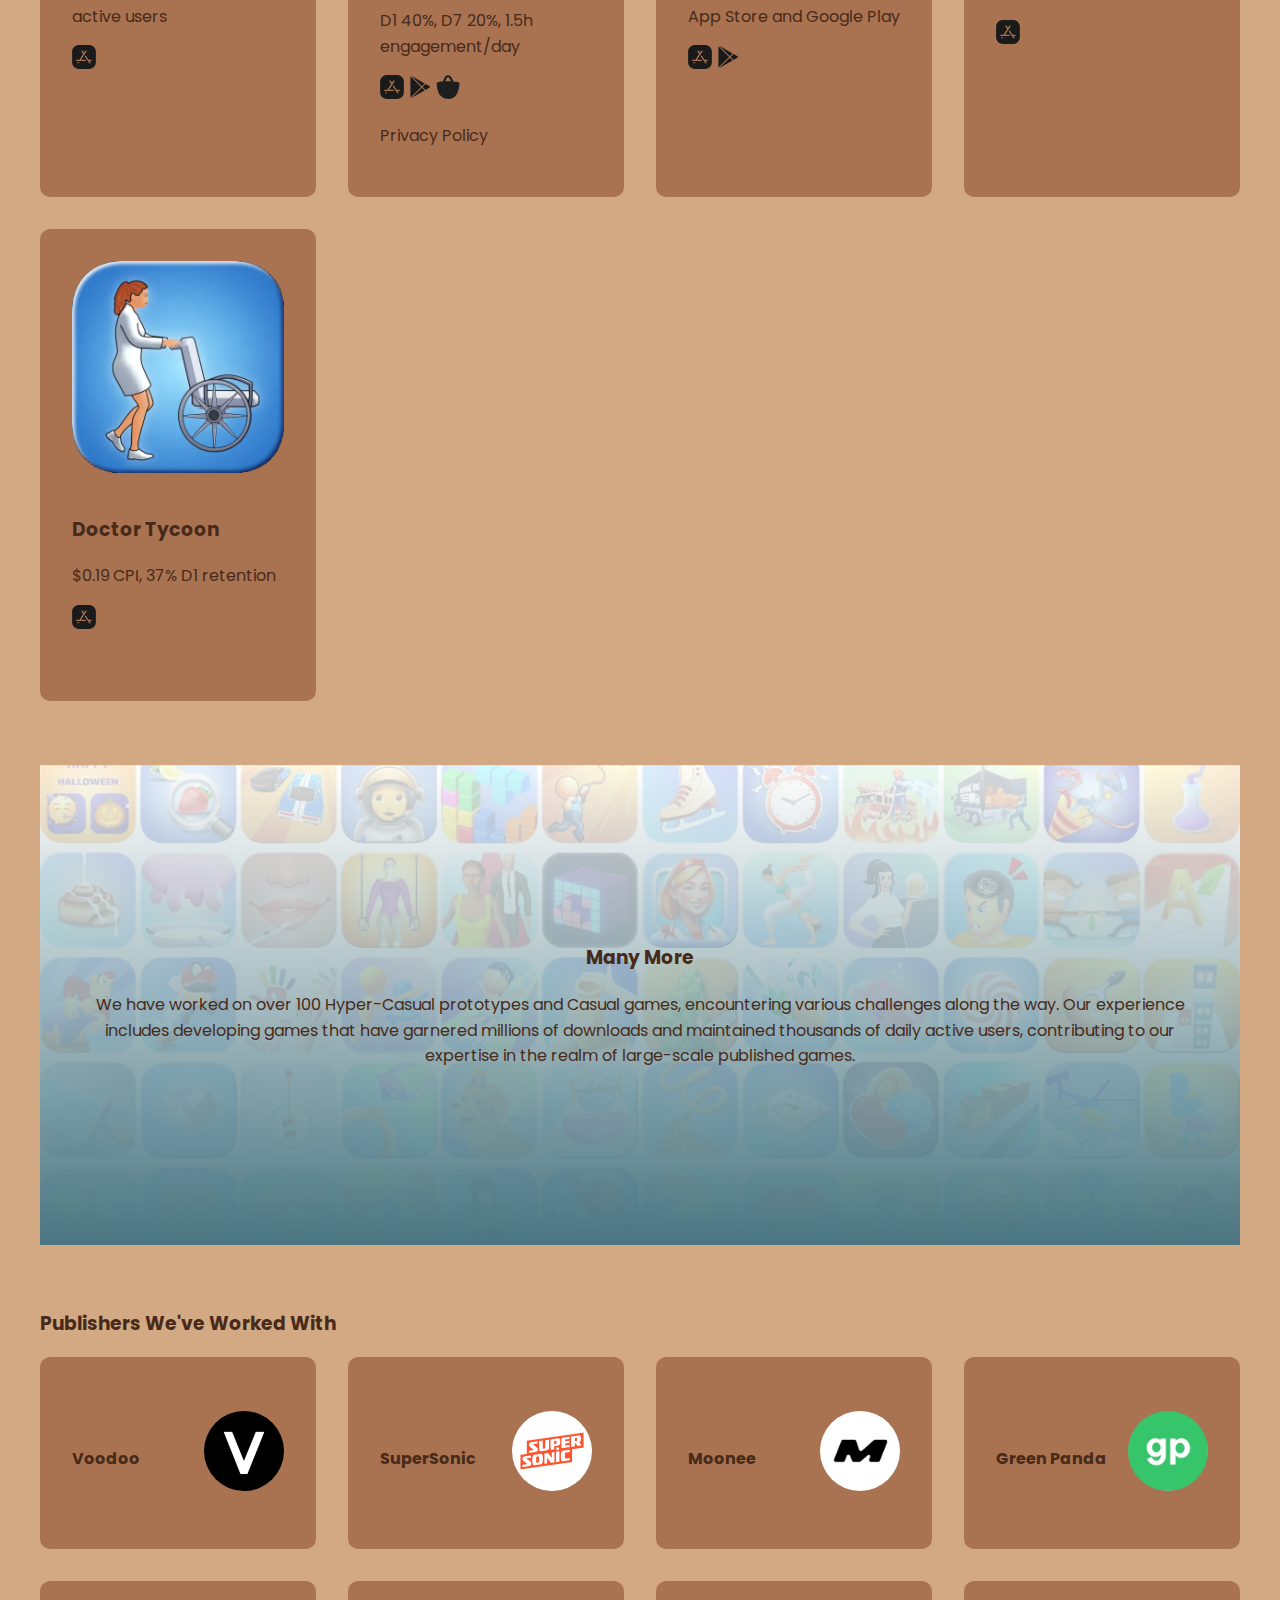
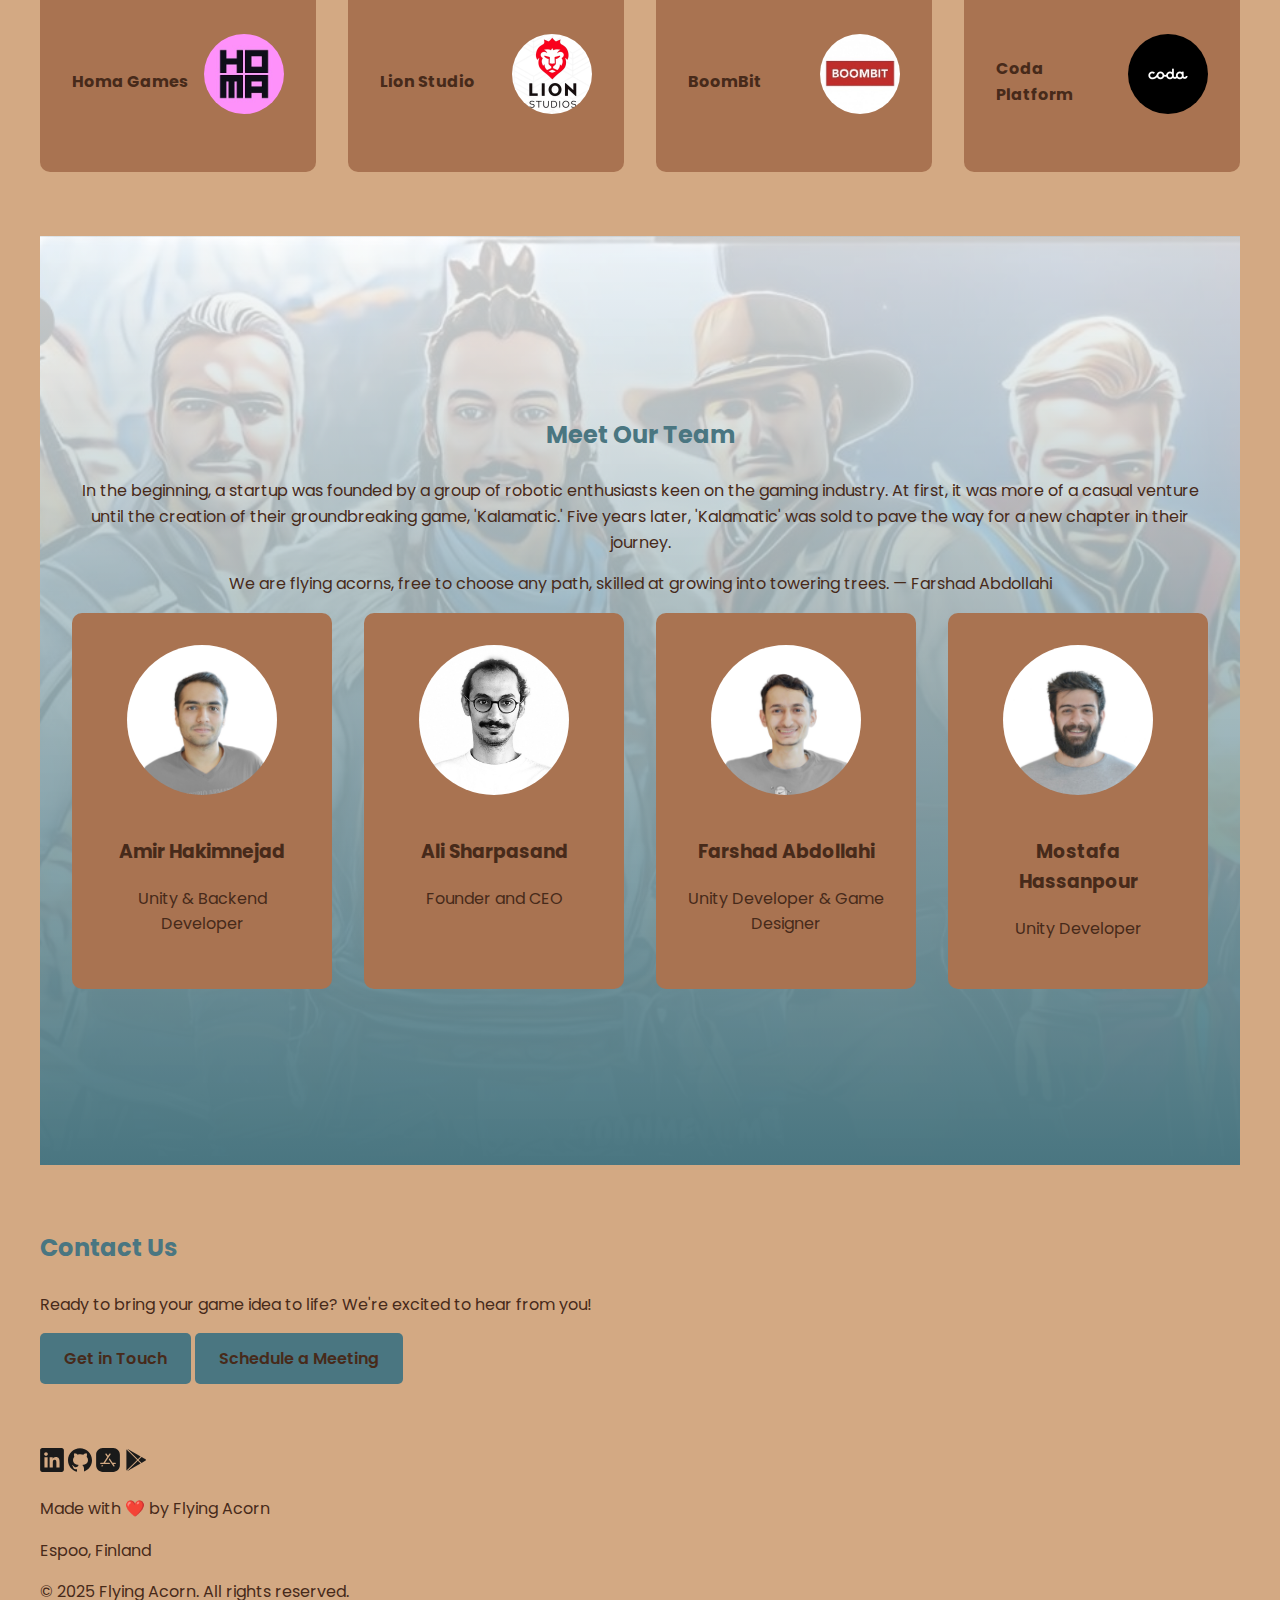
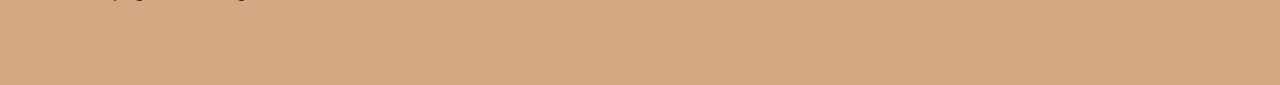
==== commit ac6997dd: "Add Soil landing page" ====
--- a/index.html
+++ b/index.html
@@ -112,7 +112,11 @@
                 </li>
                 <li class="card">
                     <h3>Server & Backend</h3>
-                    <p>Implementing robust backend solutions and maintaining player data.</p>
+                    <p>Our Soil platform provides a comprehensive backend solution for your game development needs.</p>
+                    <a class="inline-link" href="soil.html">
+                        Visit Soil
+                    </a>
+
                 </li>
                 <li class="card">
                     <h3>Ad Campaigns</h3>
@@ -143,7 +147,7 @@
                     <h3>زنجیره اعداد: 2248<br>(Persian 2248)</h3>
                     <p>D1 40%, D7 20%, 1.5h engagement/day</p>
                     <p>
-                        <a class="small-icon" href="https://apps.apple.com/us/app/%D8%B2%D9%86%D8%AC%DB%8C%D8%B1%D9%87-%D8%A7%D8%B9%D8%AF%D8%A7%D8%AF-2248/id6569247863" target="_blank" rel="noopener">
+                        <a class="small-icon" href="https://apps.apple.com/us/app/%D8%B2%D9%86%D8%AC%DB%8C%D8%B1%D9%87-%D8%A7%D8%B9%D8%A7%D8%AF-2248/id6569247863" target="_blank" rel="noopener">
                             <img src="assets/images/icons/appstore.svg" alt="AppStore">
                         </a>
                         <a class="small-icon" href="https://play.google.com/store/apps/details?id=com.FlyingAcorn.NumberChain" target="_blank" rel="noopener">
@@ -153,7 +157,7 @@
                             <img src="assets/images/icons/cafebazaar.svg" alt="CafeBazaar">
                         </a>
                         <br>
-                        <a class="small-icon" href="./privacy/2248.html" target="_blank" rel="noopener">
+                        <a class="inline-link" href="./privacy/2248.html" target="_blank" rel="noopener">
                             Privacy Policy
                         </a>
                     </p>
@@ -294,10 +298,11 @@
             <!-- googleplay -->
             <a class="small-icon" href="https://play.google.com/store/apps/developer?id=Flying+Acorn" target="_blank" rel="noopener">
                 <img src="assets/images/icons/googleplay.svg" alt="Play Store"></a>
-
+        
             <p>Made with <span aria-label="love">❤️</span> by Flying Acorn</p>
             <p>Espoo, Finland</p>
-            </footer>
+            <p>&copy; 2025 Flying Acorn. All rights reserved.</p>
+        </footer>
     </main>
 
     <script src="assets/js/main.js" defer></script>
--- a/assets/styles/main.css
+++ b/assets/styles/main.css
@@ -74,6 +74,11 @@
     color: var(--primary-color);
 }
 
+.inline-link:hover, .inline-link:visited, .inline-link:hover, .inline-link:active {
+    color: var(--light-text-color);
+    text-decoration: none;
+}
+
 nav.transparent {
     background-color: rgba(255, 255, 255, 0.5);
 }
